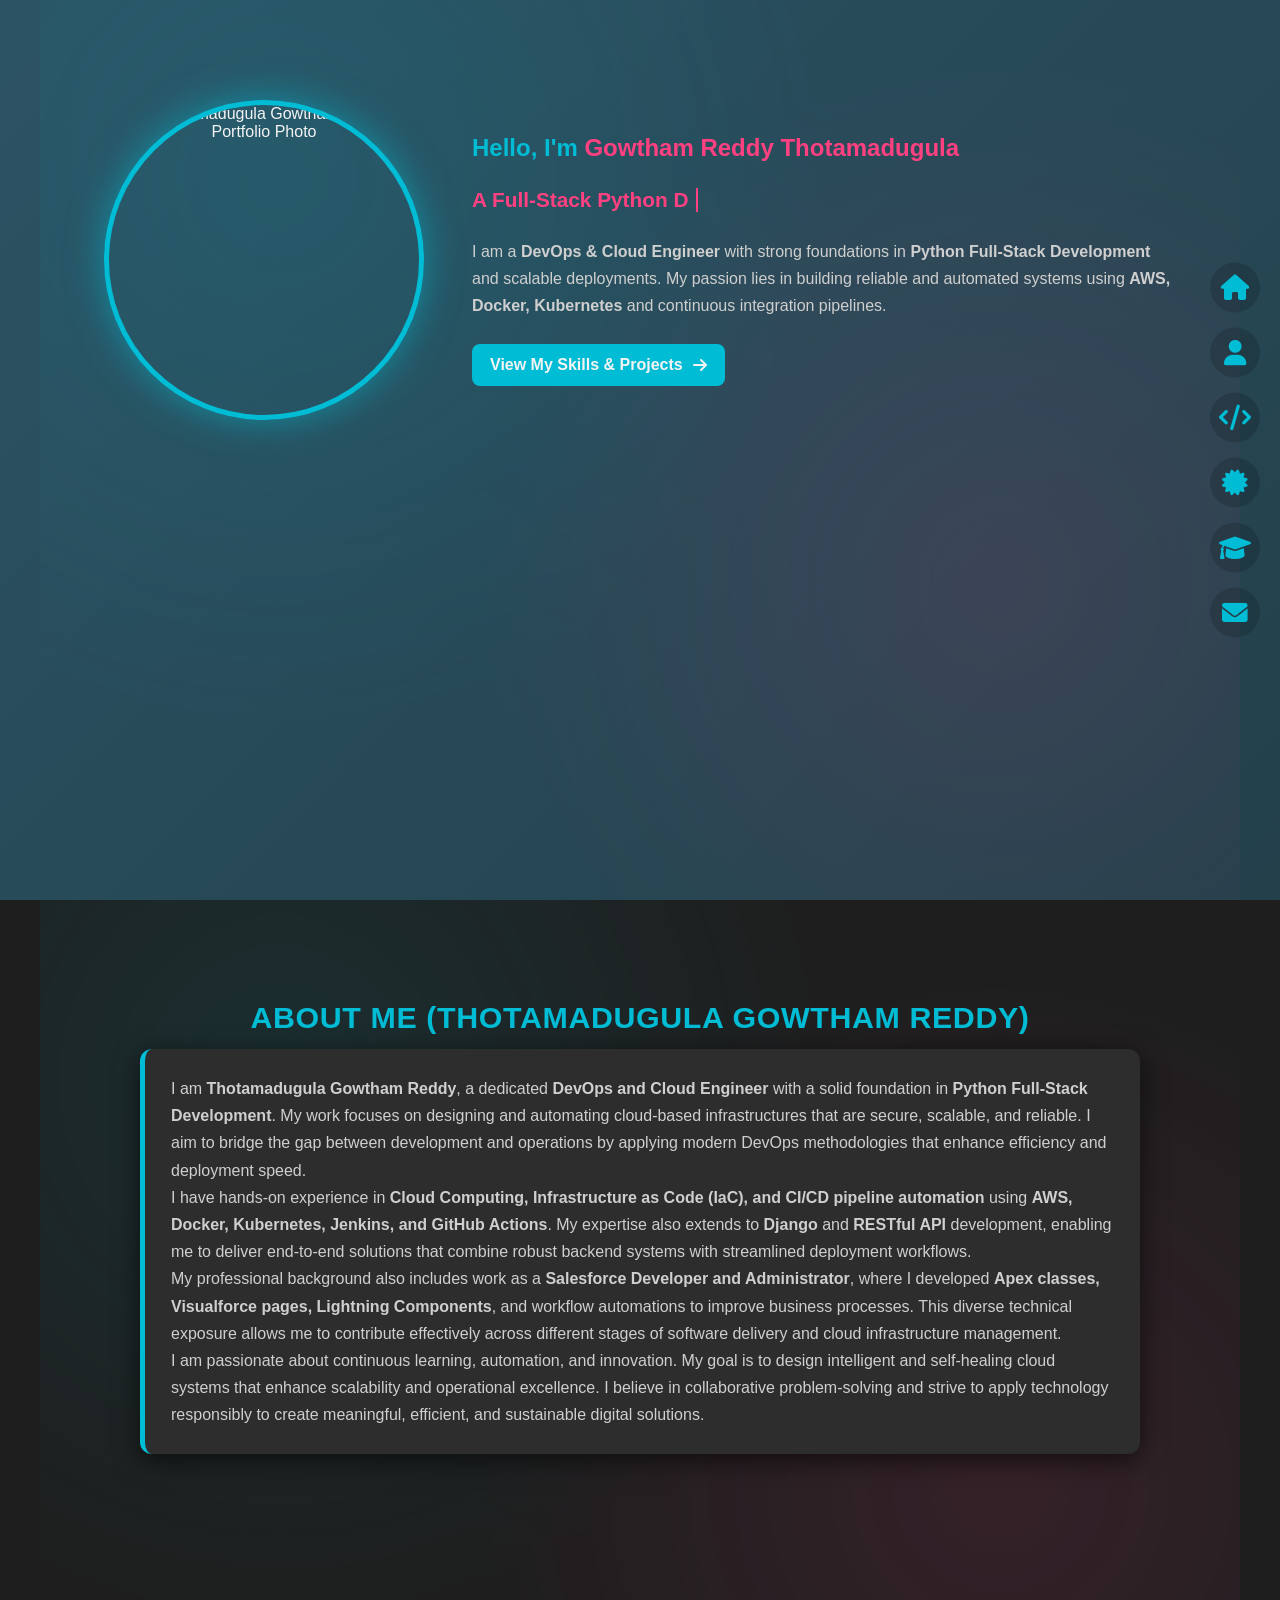
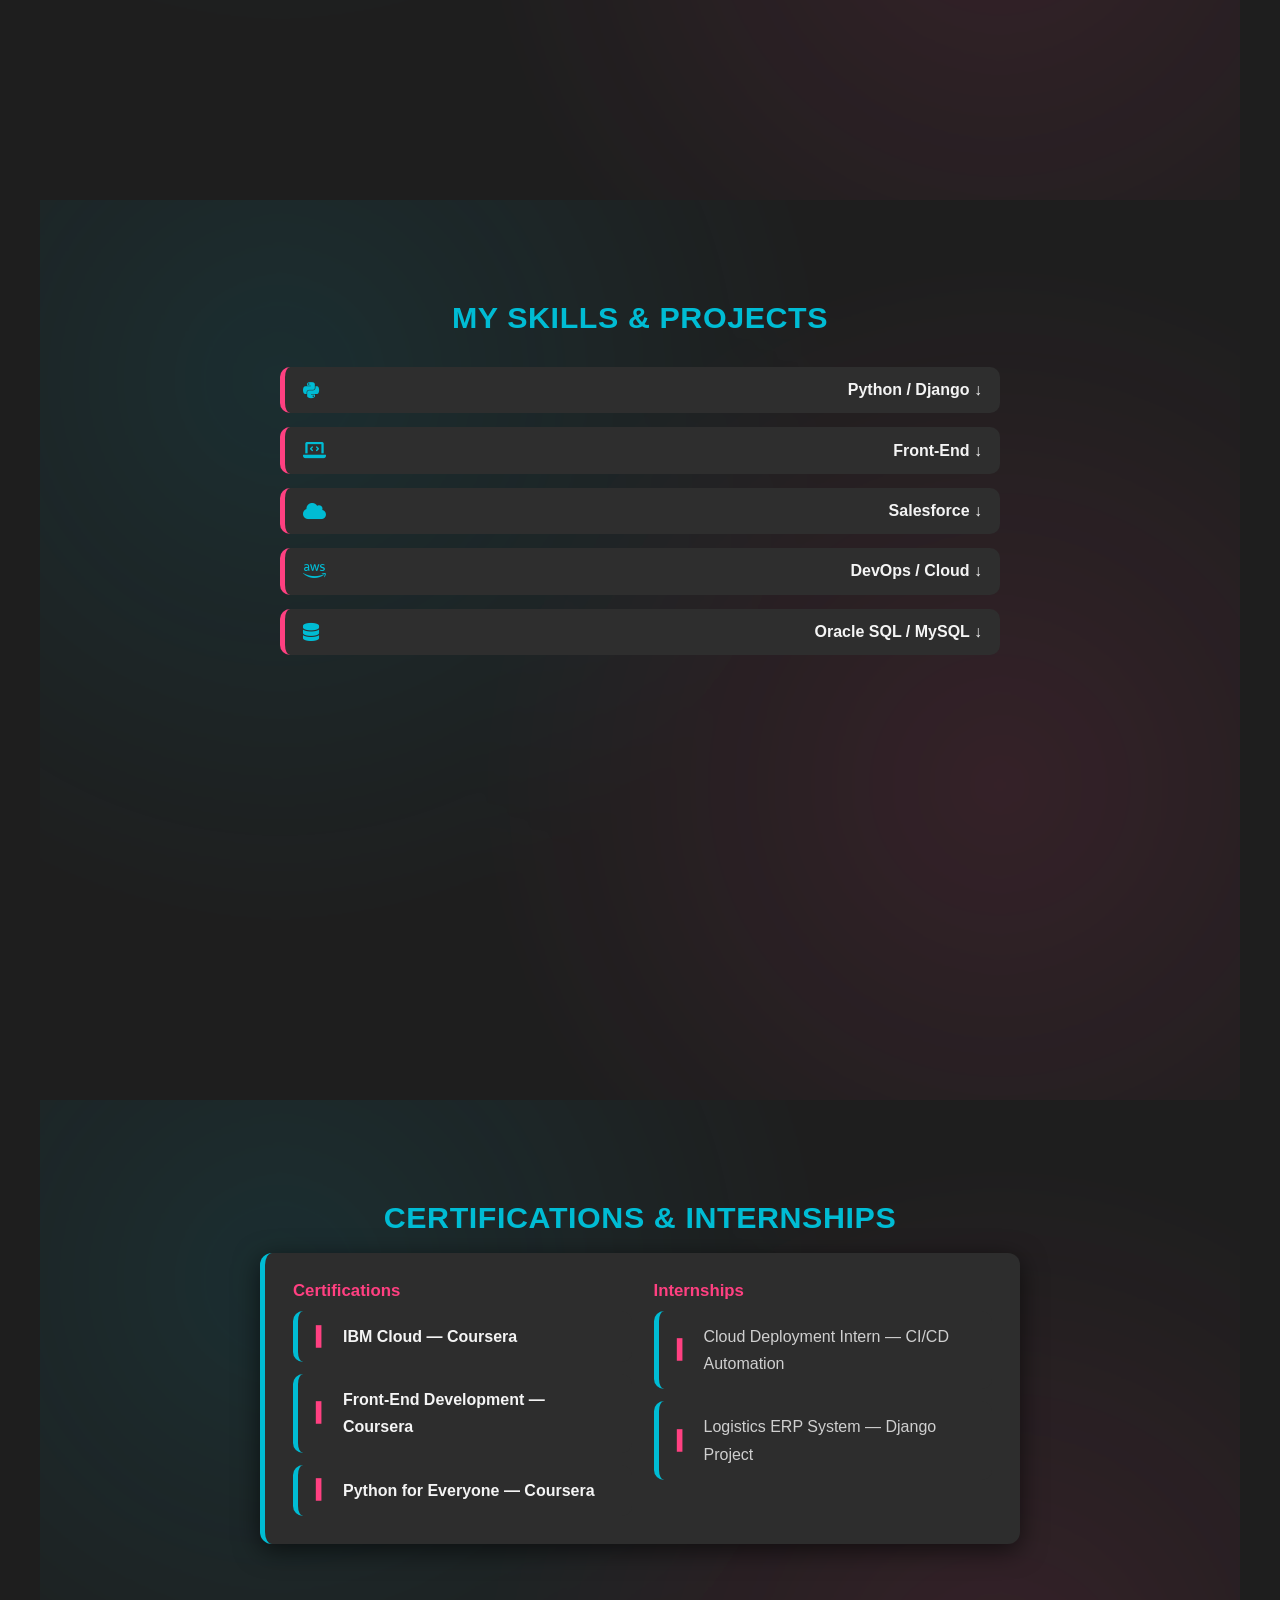
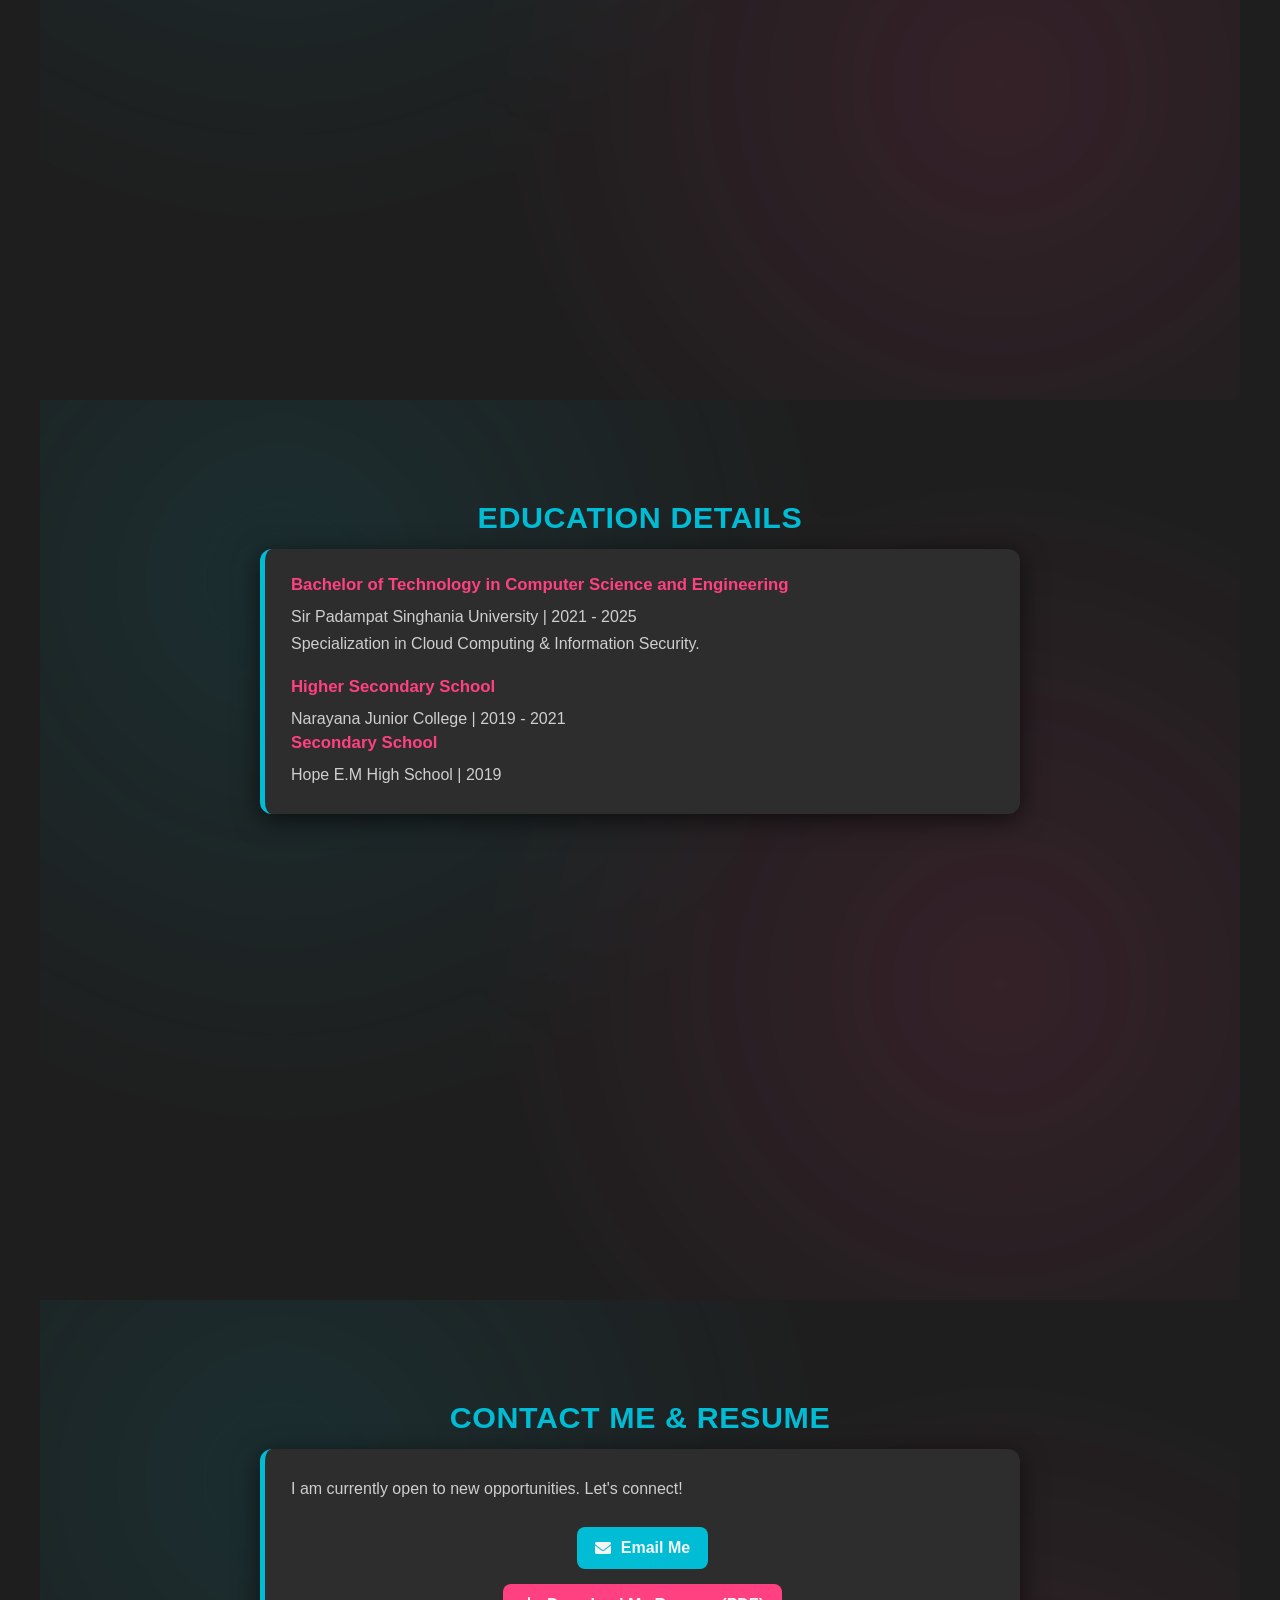
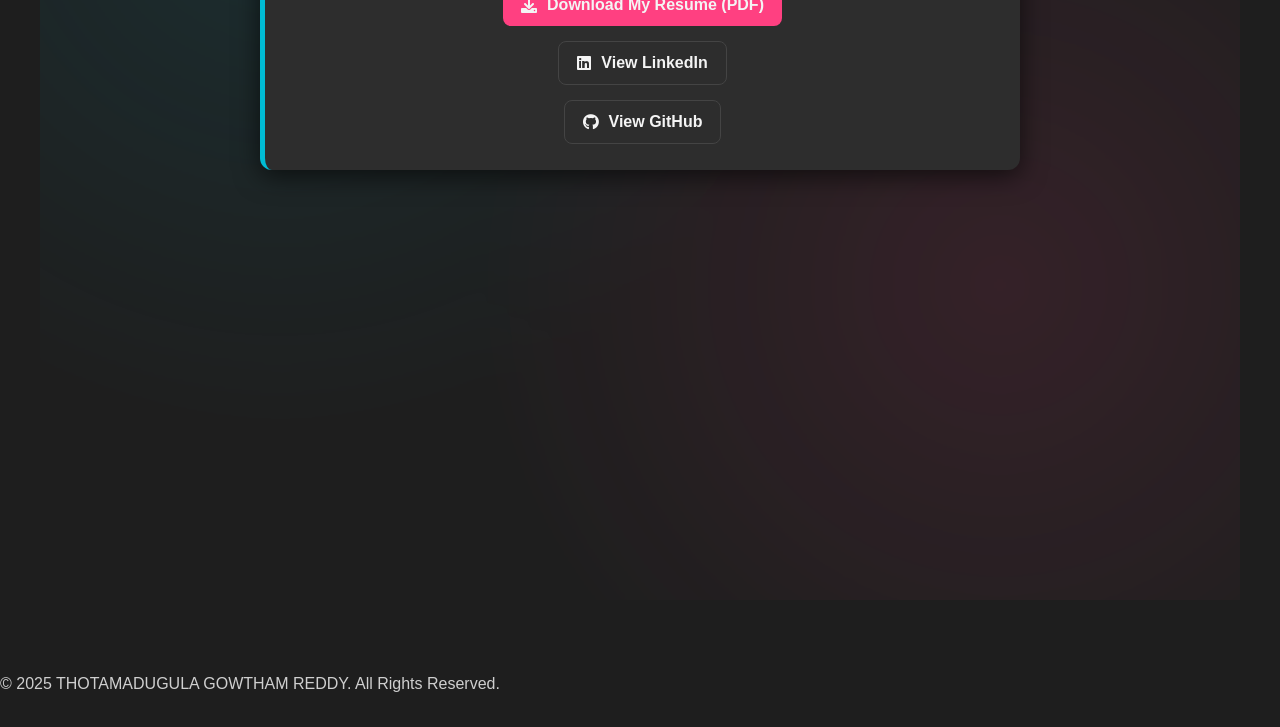
==== index.html @ 2c2bdd0f "Add files via upload" ====
<!DOCTYPE html>
<html lang="en">
<head>
  <meta charset="UTF-8">
  <meta name="viewport" content="width=device-width, initial-scale=1.0">
  <title>Home - Thotamadugula Gowtham Reddy</title>
  <link rel="stylesheet" href="index.css">
  <link rel="stylesheet" href="https://cdnjs.cloudflare.com/ajax/libs/font-awesome/6.0.0/css/all.min.css">
</head>
<body>

  <!-- ===== HEADER NAVIGATION ===== -->
  <header class="header-nav">
    <nav class="navbar">
      <a href="index.html" class="nav-icon" data-name="Home"><i class="fas fa-home"></i></a> 
      <a href="about.html" class="nav-icon" data-name="About"><i class="fas fa-user"></i></a>
      <a href="skills.html" class="nav-icon" data-name="Skills"><i class="fas fa-code"></i></a>
      <a href="internships.html" class="nav-icon" data-name="Certifications & Internships"><i class="fas fa-certificate"></i></a>
      <a href="education.html" class="nav-icon" data-name="Education"><i class="fas fa-graduation-cap"></i></a>
      <a href="contact.html" class="nav-icon" data-name="Contact"><i class="fas fa-envelope"></i></a>
    </nav>
  </header>

  <!-- ===== HOME SECTION ===== -->
  <div class="page-container" id="home">
    <section class="landing-content">
      <div class="photo-container">
        <img src="assests/my_pic.jpg" alt="Thotamadugula Gowtham Reddy Portfolio Photo">
      </div>

      <div class="intro-text">
        <h1>Hello, I'm <span style="color: var(--accent-color);">Gowtham Reddy Thotamadugula</span></h1>
        <div class="dynamic-text-container">
          <span id="typing-text"></span>
        </div>

        <p class="intro-description">
          I am a <strong>DevOps & Cloud Engineer</strong> with strong foundations in <strong>Python Full-Stack Development</strong> and scalable deployments.  
          My passion lies in building reliable and automated systems using <strong>AWS, Docker, Kubernetes</strong> and continuous integration pipelines.
        </p>

        <a href="skills.html" class="download-btn" style="background: var(--primary-color); color: var(--text-light); margin-top: 25px;">
          View My Skills & Projects <i class="fas fa-arrow-right"></i>
        </a>
      </div>
    </section>
  </div>

  <!-- ===== ABOUT SECTION ===== -->
  <div class="page-container" id="about">
    <h2>About Me <span>(Thotamadugula Gowtham Reddy)</span></h2>
    <div class="card-content">
  <p>
    I am <strong>Thotamadugula Gowtham Reddy</strong>, a dedicated <strong>DevOps and Cloud Engineer</strong> 
    with a solid foundation in <strong>Python Full-Stack Development</strong>. My work focuses on designing and 
    automating cloud-based infrastructures that are secure, scalable, and reliable. I aim to bridge the gap between 
    development and operations by applying modern DevOps methodologies that enhance efficiency and deployment speed.
  </p>

  <p>
    I have hands-on experience in <strong>Cloud Computing, Infrastructure as Code (IaC), and CI/CD pipeline automation</strong> 
    using <strong>AWS, Docker, Kubernetes, Jenkins, and GitHub Actions</strong>. My expertise also extends to 
    <strong>Django</strong> and <strong>RESTful API</strong> development, enabling me to deliver end-to-end solutions 
    that combine robust backend systems with streamlined deployment workflows.
  </p>

  <p>
    My professional background also includes work as a <strong>Salesforce Developer and Administrator</strong>, 
    where I developed <strong>Apex classes, Visualforce pages, Lightning Components</strong>, and workflow automations 
    to improve business processes. This diverse technical exposure allows me to contribute effectively across 
    different stages of software delivery and cloud infrastructure management.
  </p>

  <p>
    I am passionate about continuous learning, automation, and innovation. My goal is to design intelligent and 
    self-healing cloud systems that enhance scalability and operational excellence. I believe in collaborative problem-solving 
    and strive to apply technology responsibly to create meaningful, efficient, and sustainable digital solutions.
  </p>
</div>

  </div>

  <!-- ===== SKILLS SECTION ===== -->
  <div class="page-container" id="skills">
    <h2>My Skills &  Projects</h2>
    <div class="skills-wrapper"> 
      <div class="skills-grid">
          <div class="skill-card" data-skill="python"><i class="fab fa-python"></i> Python / Django ↓</div>
            <div class="skill-card" data-skill="front_end"><i class="fas fa-laptop-code"></i> Front-End ↓</div>
            <div class="skill-card" data-skill="salesforce"><i class="fas fa-cloud"></i> Salesforce ↓</div>
            <div class="skill-card" data-skill="cloud"><i class="fab fa-aws"></i> DevOps / Cloud ↓</div>
            <div class="skill-card" data-skill="database"><i class="fas fa-database"></i> Oracle SQL / MySQL ↓</div>

        </div>
      </div>
    </div>
  </div>

  <!-- ===== CERTIFICATIONS & INTERNSHIPS SECTION ===== -->
  <div class="page-container" id="certifications">
    <h2>Certifications & Internships</h2>
    <div class="card-content">
      <div class="two-col">
        <div>
          <h3>Certifications</h3>
          <ul>
            <li><a href="https://www.coursera.org/account/accomplishments/verify/W384PNZ4YCTQ" target="_blank">IBM Cloud — Coursera</a></li>
            <li><a href="https://www.coursera.org/account/accomplishments/verify/EDRPDFWD83GL" target="_blank">Front-End Development — Coursera</a></li>
            <li><a href="https://www.coursera.org/account/accomplishments/verify/GHPGDFP2CJCG" target="_blank">Python for Everyone — Coursera</a></li>
          </ul>
        </div>
        <div>
          <h3>Internships</h3>
          <ul>
            <li>Cloud Deployment Intern — CI/CD Automation</li>
            <li>Logistics ERP System — Django Project</li>
          </ul>
        </div>
      </div>
    </div>
  </div>

  <!-- ===== EDUCATION SECTION ===== -->
  <div class="page-container" id="education">
    <h2>Education Details</h2>
    <div class="card-content" style="text-align: left;">
      <div style="margin-bottom: 20px;">
        <h3 style="color: var(--accent-color);">Bachelor of Technology in Computer Science and Engineering</h3>
        <p>Sir Padampat Singhania University | 2021 - 2025</p>
        <p>Specialization in Cloud Computing & Information Security.</p>
      </div>
      <div>
        <h3 style="color: var(--accent-color);">Higher Secondary School</h3>
        <p>Narayana Junior College | 2019 - 2021</p>
      </div>
      <div>
        <h3 style="color: var(--accent-color);">Secondary School</h3>
        <p>Hope E.M High School | 2019</p>
      </div>
    </div>
  </div>

  <!-- ===== CONTACT SECTION ===== -->
  <div class="page-container" id="contact">
    <h2>Contact Me & Resume</h2>
    <div class="card-content">
      <p>I am currently open to new opportunities. Let's connect!</p>
      <div class="contact-links" style="margin-top: 25px; display: flex; flex-direction: column; gap: 15px; align-items: center;">
        <a href="mailto:thotamadugula.gowtham@gmail.com" class="download-btn" style="background: var(--primary-color);">
          <i class="fas fa-envelope"></i> Email Me
        </a>
        <a href="assests/gowtham.resume.pdf (1).pdf" download="Gowtham_Reddy_Resume" class="download-btn">
          <i class="fas fa-download"></i> Download My Resume (PDF)
        </a>
        <a href="https://linkedin.com/in/gowthamreddyt" target="_blank" class="download-btn" style="background: var(--card-bg); border: 1px solid #444;">
          <i class="fab fa-linkedin"></i> View LinkedIn
        </a>
        <a href="https://github.com/GowthamReddyT" target="_blank" class="download-btn" style="background: var(--card-bg); border: 1px solid #444;">
          <i class="fab fa-github"></i> View GitHub
        </a>
      </div>
    </div>
  </div>

  <footer style="text-align:center; margin:40px 0; color:#aaa;">
    <p>© 2025 THOTAMADUGULA GOWTHAM REDDY. All Rights Reserved.</p>
  </footer>

  <script src="index.js"></script>
</body>
</html>
---- index.css ----
/* ===================== GLOBAL STYLES ===================== */
* { margin: 0; padding: 0; box-sizing: border-box; scroll-behavior: smooth; }
:root{
  --primary-color:#00bcd4;
  --accent-color:#ff4081;
  --background-dark:#1e1e1e;
  --text-light:#f4f4f4;
  --card-bg:#2d2d2d;
  --muted:#cfcfcf;
  --max-width:1200px;
}
html,body { height:100%; background:var(--background-dark); color:var(--text-light); font-family: "Segoe UI", Tahoma, Geneva, Verdana, sans-serif;
scroll-behavior: smooth;
 }

/* remove underlines globally */
a { color: inherit; text-decoration: none !important; }

/* ===================== NAVBAR ===================== */
.header-nav {
  position: fixed; top:50%; right:20px; transform:translateY(-50%); z-index:1200;
}
.navbar { display:flex; flex-direction:column; gap:15px; }
.nav-icon {
  position:relative; width:50px; height:50px; display:flex; align-items:center; justify-content:center;
  border-radius:50%; font-size:1.6rem; color:var(--primary-color);
  background:rgba(0,0,0,0.15); transition:all .25s ease;
}
.nav-icon:hover { color:var(--accent-color); transform:scale(1.12); background:rgba(0,0,0,0.35); }
.nav-icon::after{
  content:attr(data-name); position:absolute; right:65px; top:50%; transform:translateY(-50%) translateX(8px);
  background:var(--accent-color); color:var(--text-light); padding:6px 10px; border-radius:6px; font-size:0.85rem;
  opacity:0; visibility:hidden; transition:all .22s; pointer-events:none; white-space:nowrap;
}
.nav-icon:hover::after { opacity:1; visibility:visible; transform:translateY(-50%) translateX(0); }

/* mobile navbar */
@media (max-width:768px){
  .header-nav{ top:0; left:0; right:0; transform:none; height:70px; background:rgba(20,20,20,0.98); }
  .navbar{ flex-direction:row; width:100%; justify-content:space-around; align-items:center; gap:10px;}
  .nav-icon::after{ display:none; }
}

/* ===================== PAGE CONTAINER & LAYOUT ===================== */
.page-container {
  width:95%; max-width:var(--max-width); margin:0 auto; padding:100px 5% 60px;
  min-height:100vh; display:flex; flex-direction:column; align-items:center; justify-content:flex-start; text-align:center;
  position:relative; overflow:hidden;
  opacity:0; transform:translateY(50px); transition:opacity 0.9s ease-out, transform 0.9s ease-out;
}
.page-container.visible {
  opacity:1; transform:translateY(0);
}

/* background glow */
.page-container::before{
  content:""; position:absolute; top:-25%; left:-25%; width:150%; height:150%;
  background: radial-gradient(circle at 30% 30%, rgba(0,188,212,0.10), transparent 35%),
              radial-gradient(circle at 70% 60%, rgba(255,64,129,0.10), transparent 35%);
  z-index:-1; transform-origin:center; animation:floatBg 12s ease-in-out infinite alternate;
  filter: blur(10px) saturate(1.05);
}
@keyframes floatBg { from{ transform:translate(0,0) scale(1);} to{ transform:translate(20px,-20px) scale(1.03);} }

/* ensure content sits above */
.page-container > * { position:relative; z-index:2; }

.page-container {
  opacity: 1 !important;
  transform: translateY(0) !important;
}

/* card content default */
.card-content{
  width:100%; max-width:760px; background:var(--card-bg); padding:26px; border-radius:12px;
  box-shadow:0 6px 26px rgba(0,0,0,0.6); border-left:5px solid var(--primary-color);
  color:var(--text-light);
}

/* widen About Me only */
#about .card-content {
  max-width: 1000px;
}

/* headings */
h1,h2,h3{ color:var(--primary-color); margin-bottom:14px; }
h2{ font-size:1.9rem; letter-spacing:0.6px; text-transform:uppercase; }
h3{ font-size:1.05rem; color:var(--accent-color); margin-bottom:8px; }

/* paragraph and list base */
p, li { color:var(--muted); line-height:1.7; font-size:1rem; text-align:left; }
ul { padding-left:18px; margin-top:8px; }

/* ===================== HOME (photo left / text right) ===================== */
.landing-content{ display:flex; gap:48px; align-items:center; justify-content:space-between; width:100%; flex-wrap:wrap; margin-bottom:28px;}
.photo-container{ flex:0 0 320px; display:flex; align-items:center; justify-content:center; }
.photo-container img{ width:320px; height:320px; object-fit:cover; border-radius:50%; border:5px solid var(--primary-color); box-shadow:0 0 36px rgba(0,188,212,0.55); }
.intro-text{ flex:1 1; text-align:left; }
.dynamic-text-container{ min-height:48px; margin-bottom:14px; display:flex; align-items:center; }
#typing-text{ color:var(--accent-color); font-weight:600; font-size:1.3rem; border-right:2px solid var(--accent-color); padding-right:8px; }

@media (max-width:920px){
  .landing-content{ gap:26px; }
  .photo-container{ flex-basis:220px; }
  .photo-container img{ width:220px; height:220px; }
}
@media (max-width:620px){
  .landing-content{ flex-direction:column; text-align:center; }
  .intro-text{ text-align:center; }
}

/* ===================== SKILLS ===================== */
.skills-wrapper{ width:100%; max-width:820px; margin-top:18px; }
.skills-grid{ display:flex; flex-direction:column; gap:14px; align-items:center; }
.skill-card{
  display:flex; align-items:center; justify-content:space-between; gap:12px;
  width:100%; max-width:720px; background:#2e2e2e; padding:14px 18px; border-radius:10px;
  border-left:5px solid var(--accent-color); cursor:pointer; font-weight:600;
  transition:transform .18s ease, background .18s ease;
}
.skill-card:hover{ transform:translateY(-3px); background:#3a3a3a; }
.skill-card i{ color:var(--primary-color); margin-right:10px; font-size:1.15rem; }
.skill-card .arrow{ color:var(--text-light); font-size:1.05rem; transition:transform .2s; min-width:20px; text-align:center; }

/* project details block */
.project-details{
  width:100%; max-width:720px; background:#1b1b1b; padding:14px 18px; margin-top:10px; border-radius:8px;
  border-left:5px solid var(--primary-color); color:#ddd;
}

/* ===================== CERTIFICATIONS & INTERNSHIPS ===================== */
#certifications .card-content{ padding:28px; }
#certifications .two-col{
  display:grid; grid-template-columns:1fr 1fr; gap:22px; align-items:start; width:100%; max-width:760px;
}
#certifications .two-col div{ text-align:left; }
#certifications .two-col ul{ list-style:none; padding:0; margin:0; display:flex; flex-direction:column; gap:12px; }
#certifications .two-col ul li{
  background:#2d2d2d; padding:12px 14px; border-radius:10px; border-left:5px solid var(--primary-color);
  display:flex; align-items:center; gap:12px; color:var(--muted); font-weight:500;
}
#certifications .two-col ul li a{ color:var(--text-light); font-weight:600; }
#certifications .two-col ul li::before{ content:"▍"; color:var(--accent-color); font-size:1.2rem; line-height:0; margin-left:4px; }

#certifications h2{ margin-bottom:18px; }
#certifications h3{ margin-bottom:10px; }

@media (max-width:820px){
  #certifications .two-col{ grid-template-columns:1fr; }
  #certifications .card-content{ padding:22px; }
}

/* ===================== EDUCATION + CONTACT ===================== */
#education .card-content, #contact .card-content, #about .card-content{ text-align:left; }
#education h3, #about p, #contact p{ color:var(--muted); }

.download-btn{ display:inline-flex; align-items:center; gap:10px; padding:12px 18px; border-radius:8px; background:var(--accent-color); color:var(--text-light); font-weight:700; }
.download-btn i{ color:var(--text-light); font-size:1rem; }

/* ===================== FOOTER ===================== */
footer{ margin-top:40px; color:#aaa; text-align:center; padding:30px 0; }

/* ===================== BACKGROUND ANIMATION ===================== */
body {
  background: linear-gradient(-45deg, #000, #0f2027, #203a43, #2c5364);
  background-size: 400% 400%;
  animation: pageGradient 15s ease infinite;
}
@keyframes pageGradient {
  0% { background-position: 0% 50%; }
  50% { background-position: 100% 50%; }
  100% { background-position: 0% 50%; }
}
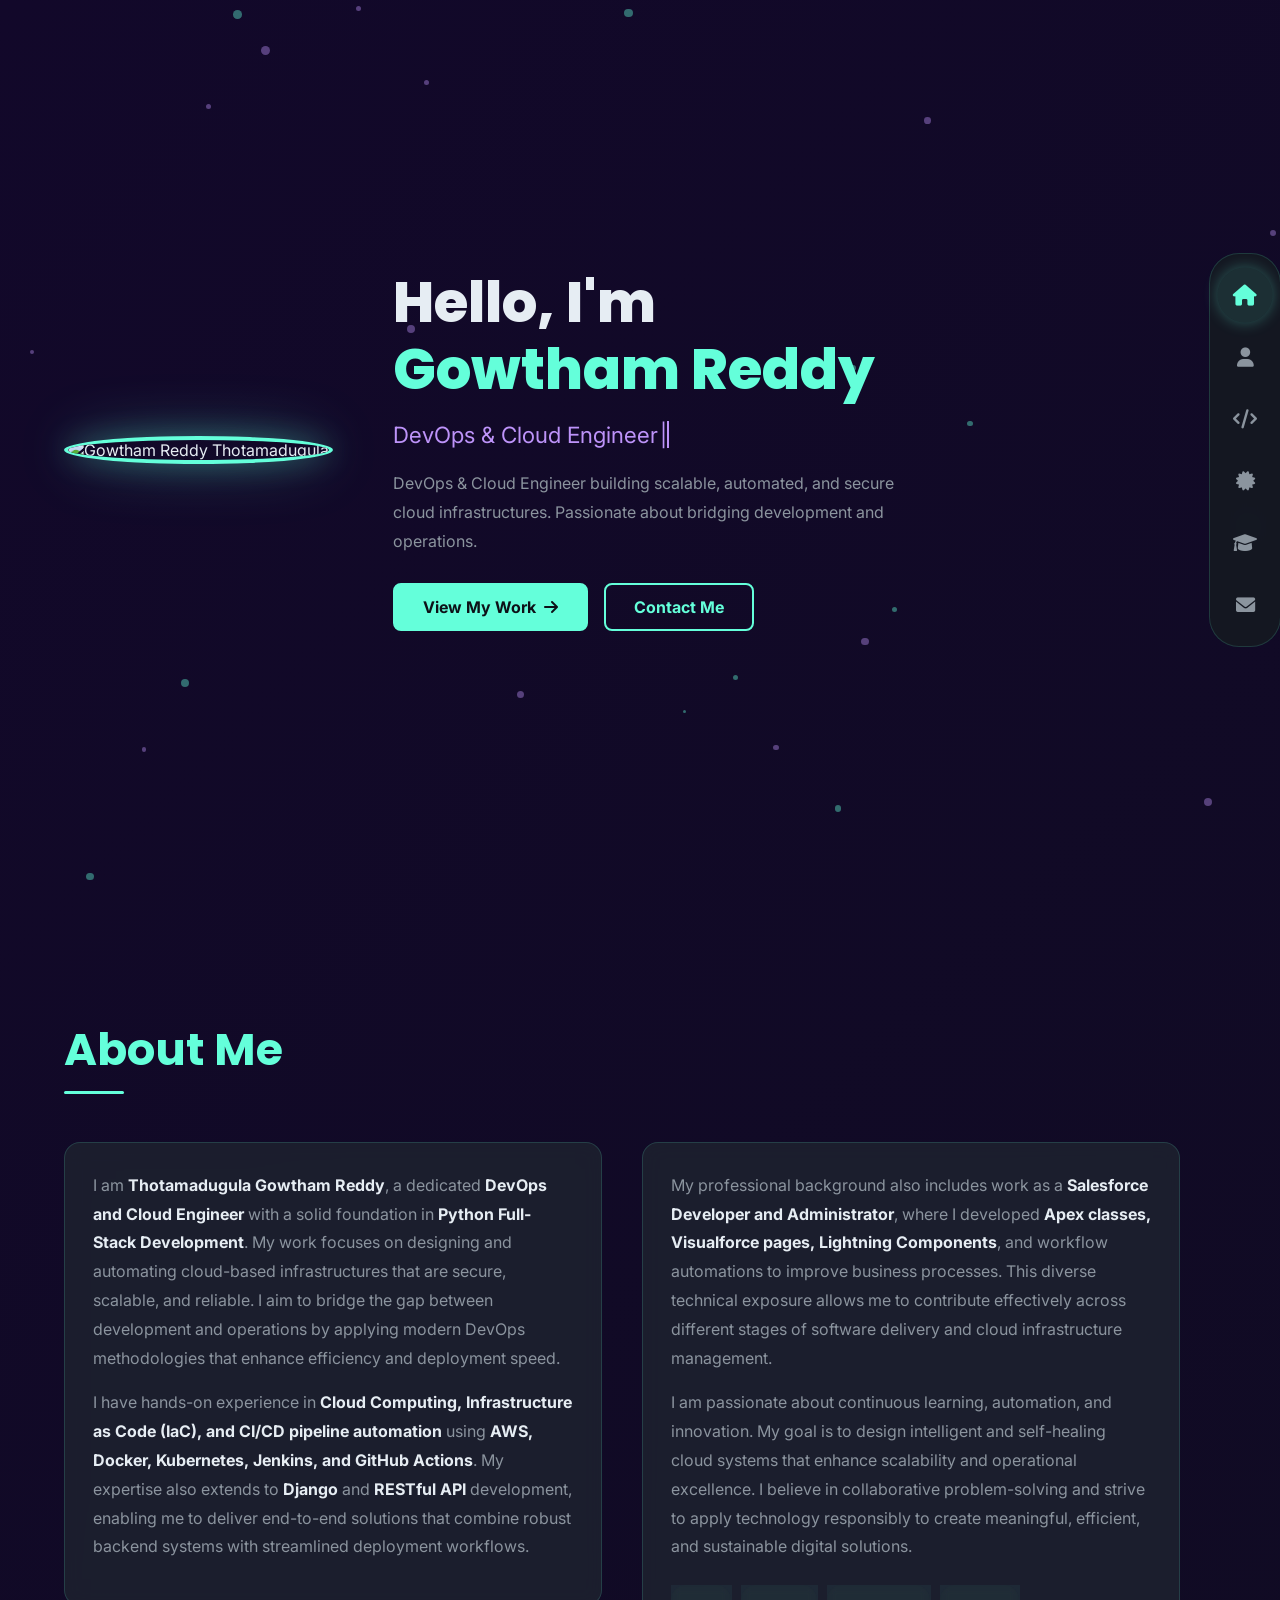
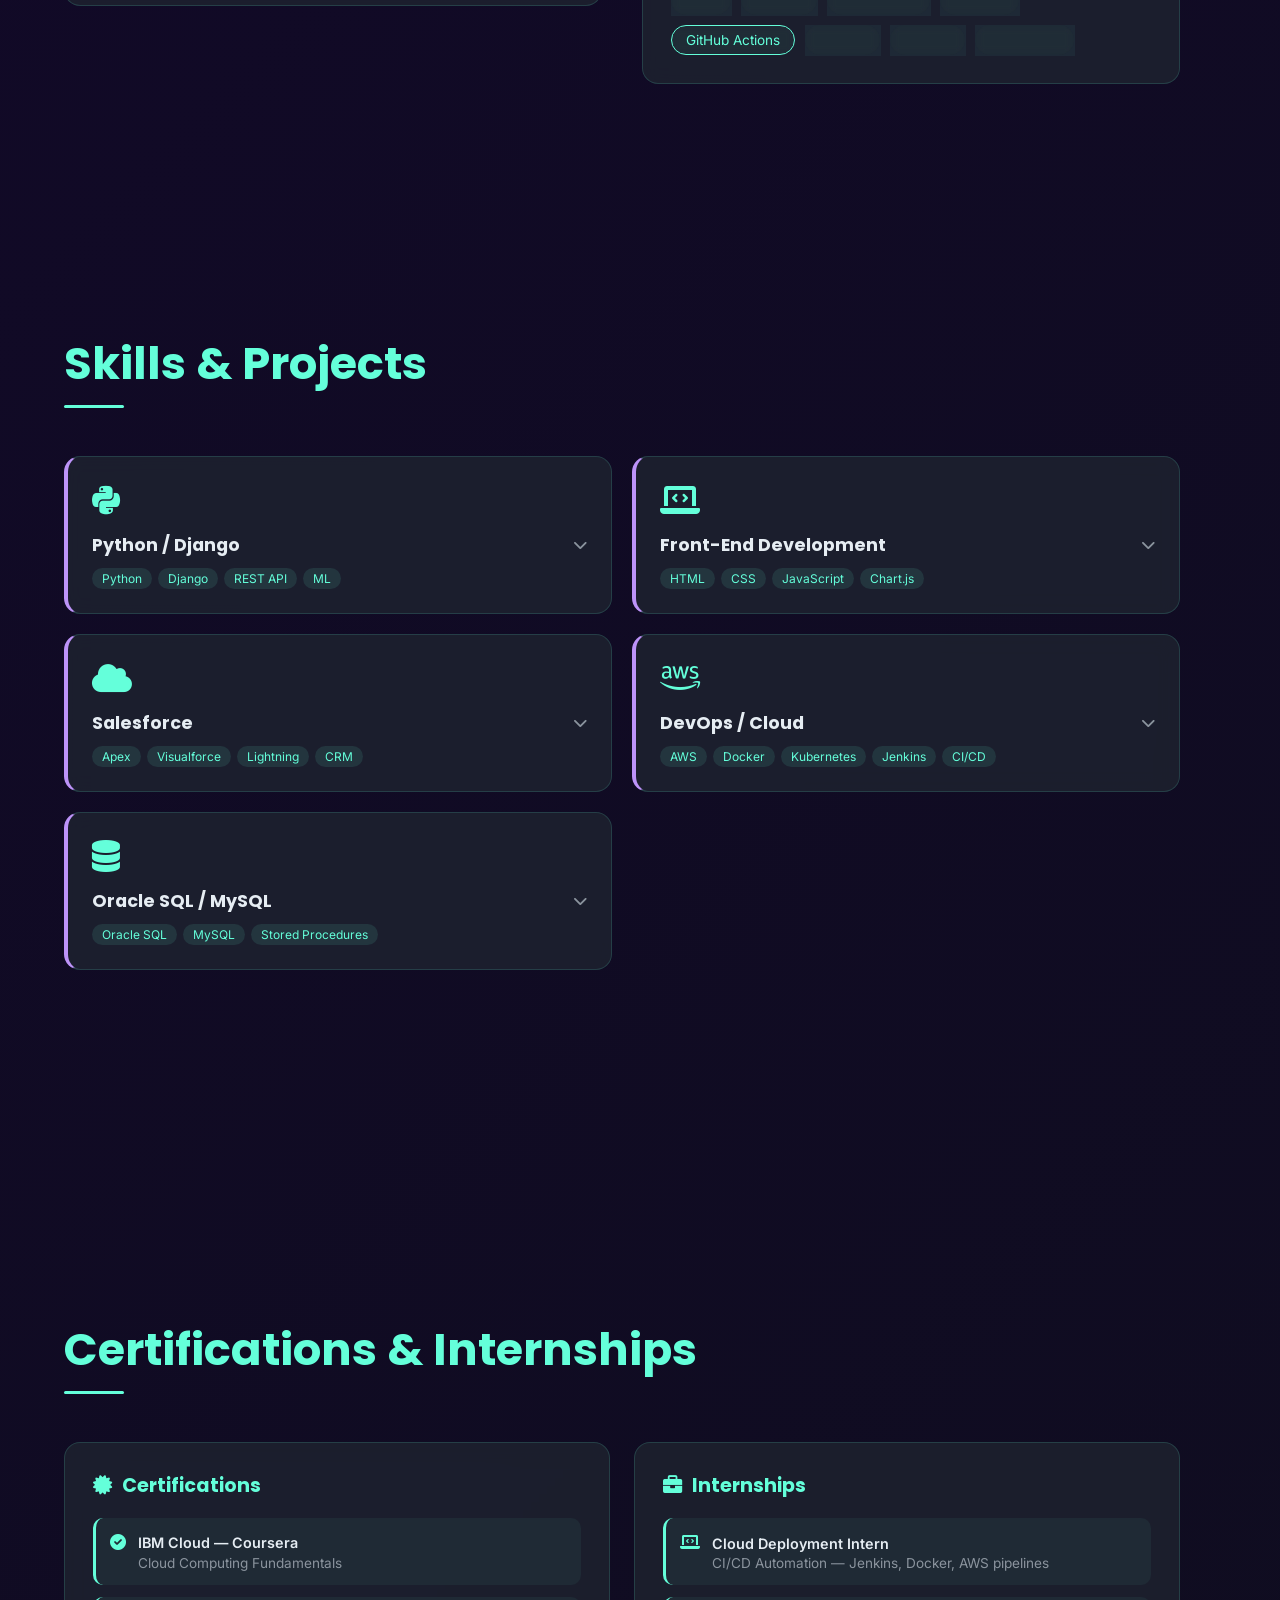
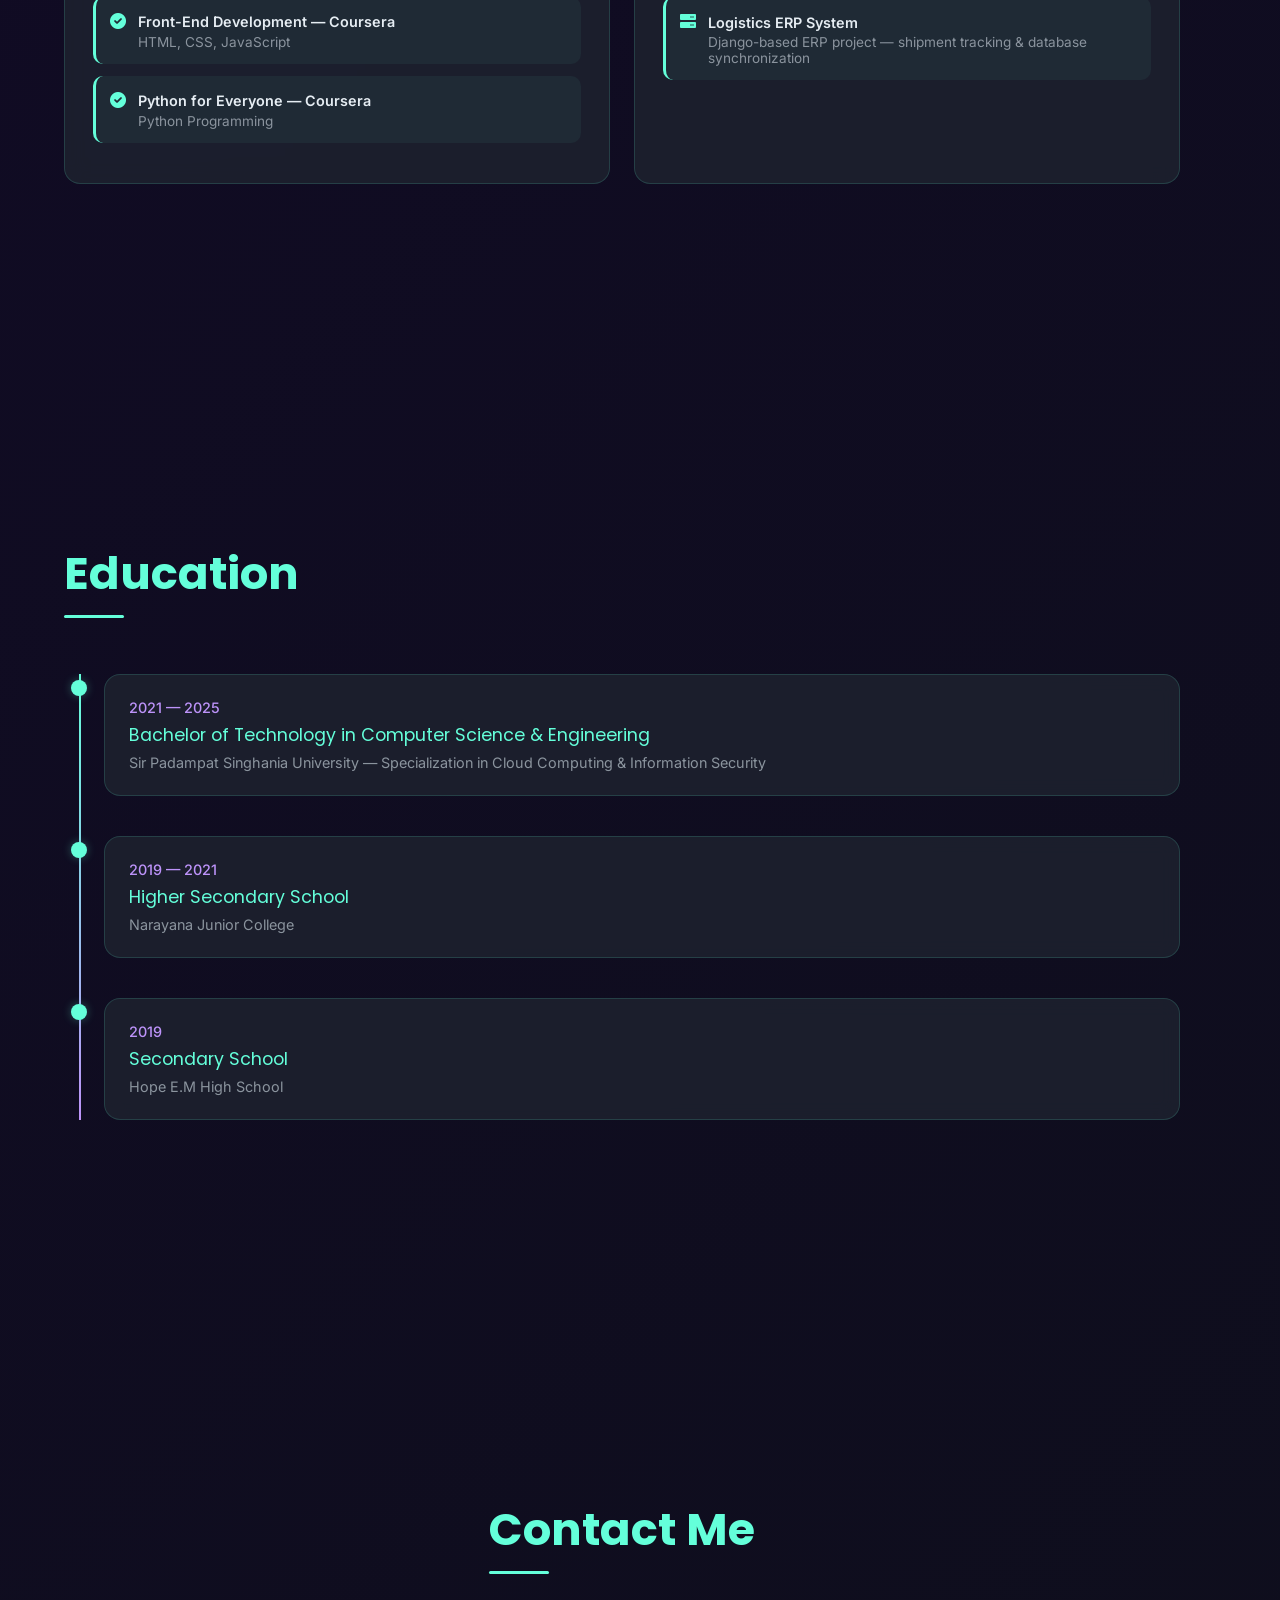
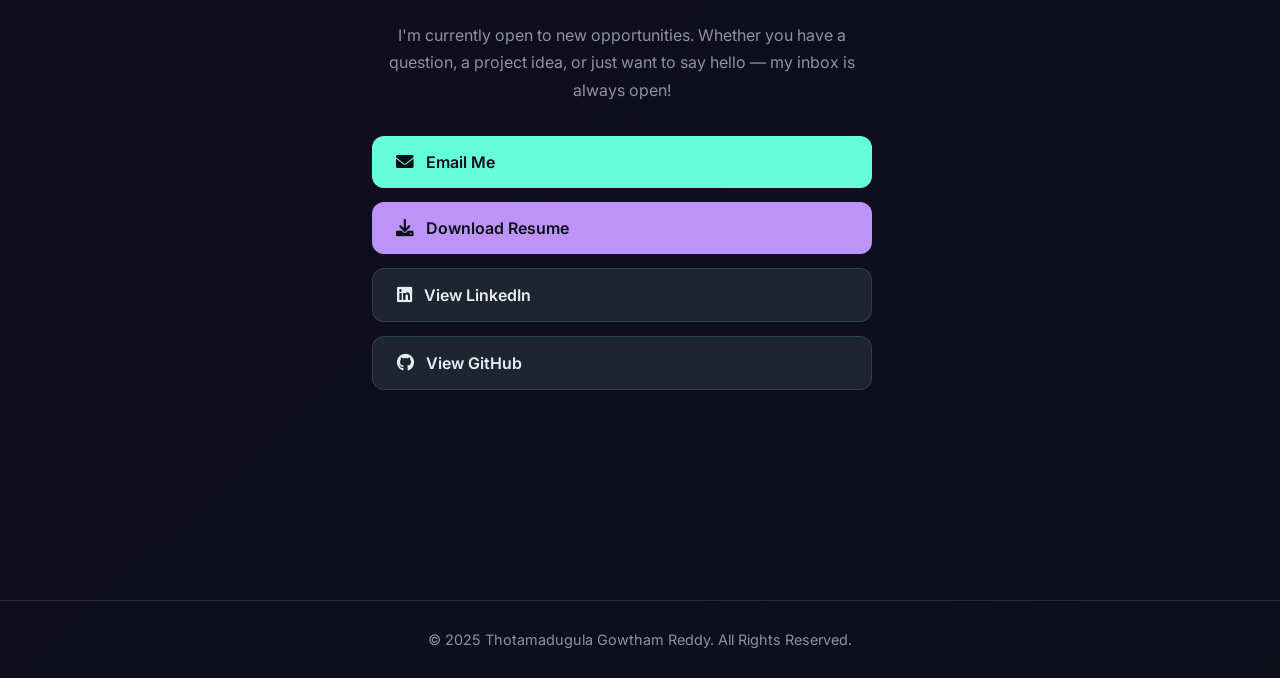
==== commit 4bd9f55b: "Complete portfolio redesign with modern design system Co-authored-by: GowthamReddyT <146721816+Gowth" ====
--- a/index.html
+++ b/index.html
@@ -3,167 +3,250 @@
 <head>
   <meta charset="UTF-8">
   <meta name="viewport" content="width=device-width, initial-scale=1.0">
-  <title>Home - Thotamadugula Gowtham Reddy</title>
+  <title>Gowtham Reddy | DevOps &amp; Cloud Engineer</title>
+  <link href="https://fonts.googleapis.com/css2?family=Inter:wght@300;400;500;600&family=Poppins:wght@600;700;800&display=swap" rel="stylesheet">
+  <link rel="stylesheet" href="https://cdnjs.cloudflare.com/ajax/libs/font-awesome/6.0.0/css/all.min.css">
   <link rel="stylesheet" href="index.css">
-  <link rel="stylesheet" href="https://cdnjs.cloudflare.com/ajax/libs/font-awesome/6.0.0/css/all.min.css">
 </head>
 <body>
 
-  <!-- ===== HEADER NAVIGATION ===== -->
-  <header class="header-nav">
+  <!-- ===== SIDEBAR NAVIGATION ===== -->
+  <header class="sidebar-nav">
     <nav class="navbar">
-      <a href="index.html" class="nav-icon" data-name="Home"><i class="fas fa-home"></i></a> 
-      <a href="about.html" class="nav-icon" data-name="About"><i class="fas fa-user"></i></a>
-      <a href="skills.html" class="nav-icon" data-name="Skills"><i class="fas fa-code"></i></a>
-      <a href="internships.html" class="nav-icon" data-name="Certifications & Internships"><i class="fas fa-certificate"></i></a>
-      <a href="education.html" class="nav-icon" data-name="Education"><i class="fas fa-graduation-cap"></i></a>
-      <a href="contact.html" class="nav-icon" data-name="Contact"><i class="fas fa-envelope"></i></a>
+      <a href="#home" class="nav-icon active" data-name="Home"><i class="fas fa-home"></i></a>
+      <a href="#about" class="nav-icon" data-name="About"><i class="fas fa-user"></i></a>
+      <a href="#skills" class="nav-icon" data-name="Skills"><i class="fas fa-code"></i></a>
+      <a href="#certifications" class="nav-icon" data-name="Certifications"><i class="fas fa-certificate"></i></a>
+      <a href="#education" class="nav-icon" data-name="Education"><i class="fas fa-graduation-cap"></i></a>
+      <a href="#contact" class="nav-icon" data-name="Contact"><i class="fas fa-envelope"></i></a>
     </nav>
   </header>
 
-  <!-- ===== HOME SECTION ===== -->
-  <div class="page-container" id="home">
-    <section class="landing-content">
-      <div class="photo-container">
-        <img src="assests/my_pic.jpg" alt="Thotamadugula Gowtham Reddy Portfolio Photo">
-      </div>
-
-      <div class="intro-text">
-        <h1>Hello, I'm <span style="color: var(--accent-color);">Gowtham Reddy Thotamadugula</span></h1>
-        <div class="dynamic-text-container">
-          <span id="typing-text"></span>
-        </div>
-
-        <p class="intro-description">
-          I am a <strong>DevOps & Cloud Engineer</strong> with strong foundations in <strong>Python Full-Stack Development</strong> and scalable deployments.  
-          My passion lies in building reliable and automated systems using <strong>AWS, Docker, Kubernetes</strong> and continuous integration pipelines.
-        </p>
-
-        <a href="skills.html" class="download-btn" style="background: var(--primary-color); color: var(--text-light); margin-top: 25px;">
-          View My Skills & Projects <i class="fas fa-arrow-right"></i>
-        </a>
-      </div>
-    </section>
-  </div>
-
-  <!-- ===== ABOUT SECTION ===== -->
-  <div class="page-container" id="about">
-    <h2>About Me <span>(Thotamadugula Gowtham Reddy)</span></h2>
-    <div class="card-content">
-  <p>
-    I am <strong>Thotamadugula Gowtham Reddy</strong>, a dedicated <strong>DevOps and Cloud Engineer</strong> 
-    with a solid foundation in <strong>Python Full-Stack Development</strong>. My work focuses on designing and 
-    automating cloud-based infrastructures that are secure, scalable, and reliable. I aim to bridge the gap between 
-    development and operations by applying modern DevOps methodologies that enhance efficiency and deployment speed.
-  </p>
-
-  <p>
-    I have hands-on experience in <strong>Cloud Computing, Infrastructure as Code (IaC), and CI/CD pipeline automation</strong> 
-    using <strong>AWS, Docker, Kubernetes, Jenkins, and GitHub Actions</strong>. My expertise also extends to 
-    <strong>Django</strong> and <strong>RESTful API</strong> development, enabling me to deliver end-to-end solutions 
-    that combine robust backend systems with streamlined deployment workflows.
-  </p>
-
-  <p>
-    My professional background also includes work as a <strong>Salesforce Developer and Administrator</strong>, 
-    where I developed <strong>Apex classes, Visualforce pages, Lightning Components</strong>, and workflow automations 
-    to improve business processes. This diverse technical exposure allows me to contribute effectively across 
-    different stages of software delivery and cloud infrastructure management.
-  </p>
-
-  <p>
-    I am passionate about continuous learning, automation, and innovation. My goal is to design intelligent and 
-    self-healing cloud systems that enhance scalability and operational excellence. I believe in collaborative problem-solving 
-    and strive to apply technology responsibly to create meaningful, efficient, and sustainable digital solutions.
-  </p>
-</div>
-
-  </div>
-
-  <!-- ===== SKILLS SECTION ===== -->
-  <div class="page-container" id="skills">
-    <h2>My Skills &  Projects</h2>
-    <div class="skills-wrapper"> 
-      <div class="skills-grid">
-          <div class="skill-card" data-skill="python"><i class="fab fa-python"></i> Python / Django ↓</div>
-            <div class="skill-card" data-skill="front_end"><i class="fas fa-laptop-code"></i> Front-End ↓</div>
-            <div class="skill-card" data-skill="salesforce"><i class="fas fa-cloud"></i> Salesforce ↓</div>
-            <div class="skill-card" data-skill="cloud"><i class="fab fa-aws"></i> DevOps / Cloud ↓</div>
-            <div class="skill-card" data-skill="database"><i class="fas fa-database"></i> Oracle SQL / MySQL ↓</div>
-
-        </div>
-      </div>
-    </div>
-  </div>
-
-  <!-- ===== CERTIFICATIONS & INTERNSHIPS SECTION ===== -->
-  <div class="page-container" id="certifications">
-    <h2>Certifications & Internships</h2>
-    <div class="card-content">
-      <div class="two-col">
-        <div>
-          <h3>Certifications</h3>
-          <ul>
-            <li><a href="https://www.coursera.org/account/accomplishments/verify/W384PNZ4YCTQ" target="_blank">IBM Cloud — Coursera</a></li>
-            <li><a href="https://www.coursera.org/account/accomplishments/verify/EDRPDFWD83GL" target="_blank">Front-End Development — Coursera</a></li>
-            <li><a href="https://www.coursera.org/account/accomplishments/verify/GHPGDFP2CJCG" target="_blank">Python for Everyone — Coursera</a></li>
-          </ul>
-        </div>
-        <div>
-          <h3>Internships</h3>
-          <ul>
-            <li>Cloud Deployment Intern — CI/CD Automation</li>
-            <li>Logistics ERP System — Django Project</li>
-          </ul>
-        </div>
-      </div>
-    </div>
-  </div>
-
-  <!-- ===== EDUCATION SECTION ===== -->
-  <div class="page-container" id="education">
-    <h2>Education Details</h2>
-    <div class="card-content" style="text-align: left;">
-      <div style="margin-bottom: 20px;">
-        <h3 style="color: var(--accent-color);">Bachelor of Technology in Computer Science and Engineering</h3>
-        <p>Sir Padampat Singhania University | 2021 - 2025</p>
-        <p>Specialization in Cloud Computing & Information Security.</p>
-      </div>
-      <div>
-        <h3 style="color: var(--accent-color);">Higher Secondary School</h3>
-        <p>Narayana Junior College | 2019 - 2021</p>
-      </div>
-      <div>
-        <h3 style="color: var(--accent-color);">Secondary School</h3>
-        <p>Hope E.M High School | 2019</p>
-      </div>
-    </div>
-  </div>
-
-  <!-- ===== CONTACT SECTION ===== -->
-  <div class="page-container" id="contact">
-    <h2>Contact Me & Resume</h2>
-    <div class="card-content">
-      <p>I am currently open to new opportunities. Let's connect!</p>
-      <div class="contact-links" style="margin-top: 25px; display: flex; flex-direction: column; gap: 15px; align-items: center;">
-        <a href="mailto:thotamadugula.gowtham@gmail.com" class="download-btn" style="background: var(--primary-color);">
+  <!-- ===== SECTION 1: HERO ===== -->
+  <section class="section" id="home">
+    <div id="particles-container"></div>
+    <div class="hero-content">
+      <div class="hero-photo">
+        <img src="assests/my_pic.jpg" alt="Gowtham Reddy Thotamadugula">
+      </div>
+      <div class="hero-text">
+        <h1>Hello, I'm<br><span>Gowtham Reddy</span></h1>
+        <div class="typewriter-container">
+          <span id="typewriter-text"></span><span class="cursor">|</span>
+        </div>
+        <p class="hero-tagline">DevOps &amp; Cloud Engineer building scalable, automated, and secure cloud infrastructures. Passionate about bridging development and operations.</p>
+        <div class="hero-btns">
+          <a href="#skills" class="btn-primary">View My Work <i class="fas fa-arrow-right"></i></a>
+          <a href="#contact" class="btn-outline">Contact Me</a>
+        </div>
+      </div>
+    </div>
+  </section>
+
+  <!-- ===== SECTION 2: ABOUT ===== -->
+  <section class="section" id="about">
+    <div class="section-inner">
+      <h2 class="section-title reveal">About Me</h2>
+      <div class="about-grid reveal">
+        <div class="card">
+          <p>I am <strong>Thotamadugula Gowtham Reddy</strong>, a dedicated <strong>DevOps and Cloud Engineer</strong> with a solid foundation in <strong>Python Full-Stack Development</strong>. My work focuses on designing and automating cloud-based infrastructures that are secure, scalable, and reliable. I aim to bridge the gap between development and operations by applying modern DevOps methodologies that enhance efficiency and deployment speed.</p>
+          <p style="margin-top:16px;">I have hands-on experience in <strong>Cloud Computing, Infrastructure as Code (IaC), and CI/CD pipeline automation</strong> using <strong>AWS, Docker, Kubernetes, Jenkins, and GitHub Actions</strong>. My expertise also extends to <strong>Django</strong> and <strong>RESTful API</strong> development, enabling me to deliver end-to-end solutions that combine robust backend systems with streamlined deployment workflows.</p>
+        </div>
+        <div class="card">
+          <p>My professional background also includes work as a <strong>Salesforce Developer and Administrator</strong>, where I developed <strong>Apex classes, Visualforce pages, Lightning Components</strong>, and workflow automations to improve business processes. This diverse technical exposure allows me to contribute effectively across different stages of software delivery and cloud infrastructure management.</p>
+          <p style="margin-top:16px;">I am passionate about continuous learning, automation, and innovation. My goal is to design intelligent and self-healing cloud systems that enhance scalability and operational excellence. I believe in collaborative problem-solving and strive to apply technology responsibly to create meaningful, efficient, and sustainable digital solutions.</p>
+          <div class="tech-badges">
+            <span class="badge">AWS</span>
+            <span class="badge">Docker</span>
+            <span class="badge">Kubernetes</span>
+            <span class="badge">Jenkins</span>
+            <span class="badge">GitHub Actions</span>
+            <span class="badge">Django</span>
+            <span class="badge">Python</span>
+            <span class="badge">Salesforce</span>
+          </div>
+        </div>
+      </div>
+    </div>
+  </section>
+
+  <!-- ===== SECTION 3: SKILLS ===== -->
+  <section class="section" id="skills">
+    <div class="section-inner">
+      <h2 class="section-title reveal">Skills &amp; Projects</h2>
+      <div class="skills-grid reveal">
+
+        <div class="skill-card" data-skill="python">
+          <div class="card-icon"><i class="fab fa-python"></i></div>
+          <h3>Python / Django <i class="fas fa-chevron-down skill-chevron"></i></h3>
+          <div class="skill-tags">
+            <span class="skill-tag">Python</span>
+            <span class="skill-tag">Django</span>
+            <span class="skill-tag">REST API</span>
+            <span class="skill-tag">ML</span>
+          </div>
+          <div class="project-dropdown"></div>
+        </div>
+
+        <div class="skill-card" data-skill="front_end">
+          <div class="card-icon"><i class="fas fa-laptop-code"></i></div>
+          <h3>Front-End Development <i class="fas fa-chevron-down skill-chevron"></i></h3>
+          <div class="skill-tags">
+            <span class="skill-tag">HTML</span>
+            <span class="skill-tag">CSS</span>
+            <span class="skill-tag">JavaScript</span>
+            <span class="skill-tag">Chart.js</span>
+          </div>
+          <div class="project-dropdown"></div>
+        </div>
+
+        <div class="skill-card" data-skill="salesforce">
+          <div class="card-icon"><i class="fas fa-cloud"></i></div>
+          <h3>Salesforce <i class="fas fa-chevron-down skill-chevron"></i></h3>
+          <div class="skill-tags">
+            <span class="skill-tag">Apex</span>
+            <span class="skill-tag">Visualforce</span>
+            <span class="skill-tag">Lightning</span>
+            <span class="skill-tag">CRM</span>
+          </div>
+          <div class="project-dropdown"></div>
+        </div>
+
+        <div class="skill-card" data-skill="cloud">
+          <div class="card-icon"><i class="fab fa-aws"></i></div>
+          <h3>DevOps / Cloud <i class="fas fa-chevron-down skill-chevron"></i></h3>
+          <div class="skill-tags">
+            <span class="skill-tag">AWS</span>
+            <span class="skill-tag">Docker</span>
+            <span class="skill-tag">Kubernetes</span>
+            <span class="skill-tag">Jenkins</span>
+            <span class="skill-tag">CI/CD</span>
+          </div>
+          <div class="project-dropdown"></div>
+        </div>
+
+        <div class="skill-card" data-skill="database">
+          <div class="card-icon"><i class="fas fa-database"></i></div>
+          <h3>Oracle SQL / MySQL <i class="fas fa-chevron-down skill-chevron"></i></h3>
+          <div class="skill-tags">
+            <span class="skill-tag">Oracle SQL</span>
+            <span class="skill-tag">MySQL</span>
+            <span class="skill-tag">Stored Procedures</span>
+          </div>
+          <div class="project-dropdown"></div>
+        </div>
+
+      </div>
+    </div>
+  </section>
+
+  <!-- ===== SECTION 4: CERTIFICATIONS & INTERNSHIPS ===== -->
+  <section class="section" id="certifications">
+    <div class="section-inner">
+      <h2 class="section-title reveal">Certifications &amp; Internships</h2>
+      <div class="cert-grid reveal">
+        <div class="card">
+          <h3 class="cert-card-title"><i class="fas fa-certificate" style="margin-right:10px;"></i>Certifications</h3>
+          <div class="cert-item">
+            <i class="fas fa-check-circle item-icon"></i>
+            <div>
+              <a href="https://www.coursera.org/account/accomplishments/verify/W384PNZ4YCTQ" target="_blank" rel="noopener noreferrer">IBM Cloud — Coursera</a>
+              <span>Cloud Computing Fundamentals</span>
+            </div>
+          </div>
+          <div class="cert-item">
+            <i class="fas fa-check-circle item-icon"></i>
+            <div>
+              <a href="https://www.coursera.org/account/accomplishments/verify/EDRPDFWD83GL" target="_blank" rel="noopener noreferrer">Front-End Development — Coursera</a>
+              <span>HTML, CSS, JavaScript</span>
+            </div>
+          </div>
+          <div class="cert-item">
+            <i class="fas fa-check-circle item-icon"></i>
+            <div>
+              <a href="https://www.coursera.org/account/accomplishments/verify/GHPGDFP2CJCG" target="_blank" rel="noopener noreferrer">Python for Everyone — Coursera</a>
+              <span>Python Programming</span>
+            </div>
+          </div>
+        </div>
+        <div class="card">
+          <h3 class="cert-card-title"><i class="fas fa-briefcase" style="margin-right:10px;"></i>Internships</h3>
+          <div class="intern-item">
+            <i class="fas fa-laptop-code item-icon"></i>
+            <div>
+              <span class="intern-title">Cloud Deployment Intern</span>
+              <span>CI/CD Automation — Jenkins, Docker, AWS pipelines</span>
+            </div>
+          </div>
+          <div class="intern-item">
+            <i class="fas fa-server item-icon"></i>
+            <div>
+              <span class="intern-title">Logistics ERP System</span>
+              <span>Django-based ERP project — shipment tracking &amp; database synchronization</span>
+            </div>
+          </div>
+        </div>
+      </div>
+    </div>
+  </section>
+
+  <!-- ===== SECTION 5: EDUCATION ===== -->
+  <section class="section" id="education">
+    <div class="section-inner">
+      <h2 class="section-title reveal">Education</h2>
+      <div class="timeline reveal">
+        <div class="timeline-item">
+          <div class="timeline-dot"></div>
+          <div class="timeline-card">
+            <div class="timeline-date">2021 — 2025</div>
+            <div class="timeline-title">Bachelor of Technology in Computer Science &amp; Engineering</div>
+            <div class="timeline-sub">Sir Padampat Singhania University — Specialization in Cloud Computing &amp; Information Security</div>
+          </div>
+        </div>
+        <div class="timeline-item">
+          <div class="timeline-dot"></div>
+          <div class="timeline-card">
+            <div class="timeline-date">2019 — 2021</div>
+            <div class="timeline-title">Higher Secondary School</div>
+            <div class="timeline-sub">Narayana Junior College</div>
+          </div>
+        </div>
+        <div class="timeline-item">
+          <div class="timeline-dot"></div>
+          <div class="timeline-card">
+            <div class="timeline-date">2019</div>
+            <div class="timeline-title">Secondary School</div>
+            <div class="timeline-sub">Hope E.M High School</div>
+          </div>
+        </div>
+      </div>
+    </div>
+  </section>
+
+  <!-- ===== SECTION 6: CONTACT ===== -->
+  <section class="section" id="contact">
+    <div class="section-inner" style="text-align:center;">
+      <h2 class="section-title reveal" style="display:inline-block;">Contact Me</h2>
+      <div class="contact-wrapper reveal">
+        <p class="contact-tagline">I'm currently open to new opportunities. Whether you have a question, a project idea, or just want to say hello — my inbox is always open!</p>
+        <a href="mailto:thotamadugula.gowtham@gmail.com" class="contact-btn primary">
           <i class="fas fa-envelope"></i> Email Me
         </a>
-        <a href="assests/gowtham.resume.pdf (1).pdf" download="Gowtham_Reddy_Resume" class="download-btn">
-          <i class="fas fa-download"></i> Download My Resume (PDF)
-        </a>
-        <a href="https://linkedin.com/in/gowthamreddyt" target="_blank" class="download-btn" style="background: var(--card-bg); border: 1px solid #444;">
+        <a href="assests/gowtham.resume.pdf (1).pdf" download="Gowtham_Reddy_Resume" class="contact-btn secondary">
+          <i class="fas fa-download"></i> Download Resume
+        </a>
+        <a href="https://linkedin.com/in/gowthamreddyt" target="_blank" rel="noopener noreferrer" class="contact-btn dark">
           <i class="fab fa-linkedin"></i> View LinkedIn
         </a>
-        <a href="https://github.com/GowthamReddyT" target="_blank" class="download-btn" style="background: var(--card-bg); border: 1px solid #444;">
+        <a href="https://github.com/GowthamReddyT" target="_blank" rel="noopener noreferrer" class="contact-btn dark">
           <i class="fab fa-github"></i> View GitHub
         </a>
       </div>
     </div>
-  </div>
-
-  <footer style="text-align:center; margin:40px 0; color:#aaa;">
-    <p>© 2025 THOTAMADUGULA GOWTHAM REDDY. All Rights Reserved.</p>
+  </section>
+
+  <footer>
+    <p>© 2025 Thotamadugula Gowtham Reddy. All Rights Reserved.</p>
   </footer>
 
   <script src="index.js"></script>
--- a/index.css
+++ b/index.css
@@ -1,173 +1,664 @@
-/* ===================== GLOBAL STYLES ===================== */
-* { margin: 0; padding: 0; box-sizing: border-box; scroll-behavior: smooth; }
-:root{
-  --primary-color:#00bcd4;
-  --accent-color:#ff4081;
-  --background-dark:#1e1e1e;
-  --text-light:#f4f4f4;
-  --card-bg:#2d2d2d;
-  --muted:#cfcfcf;
-  --max-width:1200px;
-}
-html,body { height:100%; background:var(--background-dark); color:var(--text-light); font-family: "Segoe UI", Tahoma, Geneva, Verdana, sans-serif;
-scroll-behavior: smooth;
- }
-
-/* remove underlines globally */
-a { color: inherit; text-decoration: none !important; }
-
-/* ===================== NAVBAR ===================== */
-.header-nav {
-  position: fixed; top:50%; right:20px; transform:translateY(-50%); z-index:1200;
-}
-.navbar { display:flex; flex-direction:column; gap:15px; }
-.nav-icon {
-  position:relative; width:50px; height:50px; display:flex; align-items:center; justify-content:center;
-  border-radius:50%; font-size:1.6rem; color:var(--primary-color);
-  background:rgba(0,0,0,0.15); transition:all .25s ease;
-}
-.nav-icon:hover { color:var(--accent-color); transform:scale(1.12); background:rgba(0,0,0,0.35); }
-.nav-icon::after{
-  content:attr(data-name); position:absolute; right:65px; top:50%; transform:translateY(-50%) translateX(8px);
-  background:var(--accent-color); color:var(--text-light); padding:6px 10px; border-radius:6px; font-size:0.85rem;
-  opacity:0; visibility:hidden; transition:all .22s; pointer-events:none; white-space:nowrap;
-}
-.nav-icon:hover::after { opacity:1; visibility:visible; transform:translateY(-50%) translateX(0); }
-
-/* mobile navbar */
-@media (max-width:768px){
-  .header-nav{ top:0; left:0; right:0; transform:none; height:70px; background:rgba(20,20,20,0.98); }
-  .navbar{ flex-direction:row; width:100%; justify-content:space-around; align-items:center; gap:10px;}
-  .nav-icon::after{ display:none; }
-}
-
-/* ===================== PAGE CONTAINER & LAYOUT ===================== */
-.page-container {
-  width:95%; max-width:var(--max-width); margin:0 auto; padding:100px 5% 60px;
-  min-height:100vh; display:flex; flex-direction:column; align-items:center; justify-content:flex-start; text-align:center;
-  position:relative; overflow:hidden;
-  opacity:0; transform:translateY(50px); transition:opacity 0.9s ease-out, transform 0.9s ease-out;
-}
-.page-container.visible {
-  opacity:1; transform:translateY(0);
-}
-
-/* background glow */
-.page-container::before{
-  content:""; position:absolute; top:-25%; left:-25%; width:150%; height:150%;
-  background: radial-gradient(circle at 30% 30%, rgba(0,188,212,0.10), transparent 35%),
-              radial-gradient(circle at 70% 60%, rgba(255,64,129,0.10), transparent 35%);
-  z-index:-1; transform-origin:center; animation:floatBg 12s ease-in-out infinite alternate;
-  filter: blur(10px) saturate(1.05);
-}
-@keyframes floatBg { from{ transform:translate(0,0) scale(1);} to{ transform:translate(20px,-20px) scale(1.03);} }
-
-/* ensure content sits above */
-.page-container > * { position:relative; z-index:2; }
-
-.page-container {
-  opacity: 1 !important;
-  transform: translateY(0) !important;
-}
-
-/* card content default */
-.card-content{
-  width:100%; max-width:760px; background:var(--card-bg); padding:26px; border-radius:12px;
-  box-shadow:0 6px 26px rgba(0,0,0,0.6); border-left:5px solid var(--primary-color);
-  color:var(--text-light);
-}
-
-/* widen About Me only */
-#about .card-content {
-  max-width: 1000px;
-}
-
-/* headings */
-h1,h2,h3{ color:var(--primary-color); margin-bottom:14px; }
-h2{ font-size:1.9rem; letter-spacing:0.6px; text-transform:uppercase; }
-h3{ font-size:1.05rem; color:var(--accent-color); margin-bottom:8px; }
-
-/* paragraph and list base */
-p, li { color:var(--muted); line-height:1.7; font-size:1rem; text-align:left; }
-ul { padding-left:18px; margin-top:8px; }
-
-/* ===================== HOME (photo left / text right) ===================== */
-.landing-content{ display:flex; gap:48px; align-items:center; justify-content:space-between; width:100%; flex-wrap:wrap; margin-bottom:28px;}
-.photo-container{ flex:0 0 320px; display:flex; align-items:center; justify-content:center; }
-.photo-container img{ width:320px; height:320px; object-fit:cover; border-radius:50%; border:5px solid var(--primary-color); box-shadow:0 0 36px rgba(0,188,212,0.55); }
-.intro-text{ flex:1 1; text-align:left; }
-.dynamic-text-container{ min-height:48px; margin-bottom:14px; display:flex; align-items:center; }
-#typing-text{ color:var(--accent-color); font-weight:600; font-size:1.3rem; border-right:2px solid var(--accent-color); padding-right:8px; }
-
-@media (max-width:920px){
-  .landing-content{ gap:26px; }
-  .photo-container{ flex-basis:220px; }
-  .photo-container img{ width:220px; height:220px; }
-}
-@media (max-width:620px){
-  .landing-content{ flex-direction:column; text-align:center; }
-  .intro-text{ text-align:center; }
-}
-
-/* ===================== SKILLS ===================== */
-.skills-wrapper{ width:100%; max-width:820px; margin-top:18px; }
-.skills-grid{ display:flex; flex-direction:column; gap:14px; align-items:center; }
-.skill-card{
-  display:flex; align-items:center; justify-content:space-between; gap:12px;
-  width:100%; max-width:720px; background:#2e2e2e; padding:14px 18px; border-radius:10px;
-  border-left:5px solid var(--accent-color); cursor:pointer; font-weight:600;
-  transition:transform .18s ease, background .18s ease;
-}
-.skill-card:hover{ transform:translateY(-3px); background:#3a3a3a; }
-.skill-card i{ color:var(--primary-color); margin-right:10px; font-size:1.15rem; }
-.skill-card .arrow{ color:var(--text-light); font-size:1.05rem; transition:transform .2s; min-width:20px; text-align:center; }
-
-/* project details block */
-.project-details{
-  width:100%; max-width:720px; background:#1b1b1b; padding:14px 18px; margin-top:10px; border-radius:8px;
-  border-left:5px solid var(--primary-color); color:#ddd;
-}
-
-/* ===================== CERTIFICATIONS & INTERNSHIPS ===================== */
-#certifications .card-content{ padding:28px; }
-#certifications .two-col{
-  display:grid; grid-template-columns:1fr 1fr; gap:22px; align-items:start; width:100%; max-width:760px;
-}
-#certifications .two-col div{ text-align:left; }
-#certifications .two-col ul{ list-style:none; padding:0; margin:0; display:flex; flex-direction:column; gap:12px; }
-#certifications .two-col ul li{
-  background:#2d2d2d; padding:12px 14px; border-radius:10px; border-left:5px solid var(--primary-color);
-  display:flex; align-items:center; gap:12px; color:var(--muted); font-weight:500;
-}
-#certifications .two-col ul li a{ color:var(--text-light); font-weight:600; }
-#certifications .two-col ul li::before{ content:"▍"; color:var(--accent-color); font-size:1.2rem; line-height:0; margin-left:4px; }
-
-#certifications h2{ margin-bottom:18px; }
-#certifications h3{ margin-bottom:10px; }
-
-@media (max-width:820px){
-  #certifications .two-col{ grid-template-columns:1fr; }
-  #certifications .card-content{ padding:22px; }
-}
-
-/* ===================== EDUCATION + CONTACT ===================== */
-#education .card-content, #contact .card-content, #about .card-content{ text-align:left; }
-#education h3, #about p, #contact p{ color:var(--muted); }
-
-.download-btn{ display:inline-flex; align-items:center; gap:10px; padding:12px 18px; border-radius:8px; background:var(--accent-color); color:var(--text-light); font-weight:700; }
-.download-btn i{ color:var(--text-light); font-size:1rem; }
-
-/* ===================== FOOTER ===================== */
-footer{ margin-top:40px; color:#aaa; text-align:center; padding:30px 0; }
-
-/* ===================== BACKGROUND ANIMATION ===================== */
+/* ===================== CSS VARIABLES ===================== */
+:root {
+  --bg-primary: #0d1117;
+  --bg-secondary: #161b22;
+  --bg-card: #1e2430;
+  --accent-cyan: #64ffda;
+  --accent-purple: #bd93f9;
+  --accent-pink: #ff79c6;
+  --text-primary: #e6edf3;
+  --text-muted: #8b949e;
+  --border-color: rgba(100, 255, 218, 0.15);
+  --glow-cyan: rgba(100, 255, 218, 0.3);
+  --glow-purple: rgba(189, 147, 249, 0.3);
+  --font-heading: 'Poppins', sans-serif;
+  --font-body: 'Inter', sans-serif;
+  --max-width: 1200px;
+  --nav-width: 70px;
+}
+
+/* ===================== GLOBAL RESET & BASE ===================== */
+*, *::before, *::after { margin: 0; padding: 0; box-sizing: border-box; }
+html { scroll-behavior: smooth; }
 body {
-  background: linear-gradient(-45deg, #000, #0f2027, #203a43, #2c5364);
+  font-family: var(--font-body);
+  color: var(--text-primary);
+  overflow-x: hidden;
+  min-height: 100vh;
+  background: linear-gradient(-45deg, #0d1117, #0a1628, #0d1117, #12082a);
   background-size: 400% 400%;
-  animation: pageGradient 15s ease infinite;
-}
-@keyframes pageGradient {
+  animation: gradientShift 15s ease infinite;
+}
+a { text-decoration: none; color: inherit; }
+
+@keyframes gradientShift {
   0% { background-position: 0% 50%; }
   50% { background-position: 100% 50%; }
   100% { background-position: 0% 50%; }
 }
+
+/* ===================== SIDEBAR NAVIGATION ===================== */
+.sidebar-nav {
+  position: fixed;
+  right: 0;
+  top: 50%;
+  transform: translateY(-50%);
+  z-index: 1200;
+  width: var(--nav-width);
+  display: flex;
+  align-items: center;
+  justify-content: center;
+}
+.navbar {
+  display: flex;
+  flex-direction: column;
+  gap: 12px;
+  align-items: center;
+  padding: 16px 10px;
+  background: rgba(22, 27, 34, 0.85);
+  backdrop-filter: blur(12px);
+  -webkit-backdrop-filter: blur(12px);
+  border-radius: 30px;
+  border: 1px solid var(--border-color);
+}
+.nav-icon {
+  position: relative;
+  width: 50px;
+  height: 50px;
+  display: flex;
+  align-items: center;
+  justify-content: center;
+  border-radius: 50%;
+  font-size: 1.2rem;
+  color: var(--text-muted);
+  background: transparent;
+  transition: all 0.3s ease;
+  cursor: pointer;
+}
+.nav-icon:hover,
+.nav-icon.active {
+  color: var(--accent-cyan);
+  background: rgba(100, 255, 218, 0.1);
+  box-shadow: 0 0 14px var(--glow-cyan);
+  transform: scale(1.1);
+}
+/* Tooltip slides in from right */
+.nav-icon::after {
+  content: attr(data-name);
+  position: absolute;
+  right: calc(100% + 14px);
+  top: 50%;
+  transform: translateY(-50%) translateX(10px);
+  background: var(--accent-pink);
+  color: #0d1117;
+  padding: 5px 12px;
+  border-radius: 8px;
+  font-size: 0.8rem;
+  font-weight: 600;
+  opacity: 0;
+  visibility: hidden;
+  transition: all 0.25s ease;
+  pointer-events: none;
+  white-space: nowrap;
+}
+.nav-icon:hover::after {
+  opacity: 1;
+  visibility: visible;
+  transform: translateY(-50%) translateX(0);
+}
+
+/* Mobile nav — fixed bottom */
+@media (max-width: 768px) {
+  .sidebar-nav {
+    top: auto;
+    bottom: 0;
+    right: 0;
+    left: 0;
+    width: 100%;
+    transform: none;
+    height: 65px;
+  }
+  .navbar {
+    flex-direction: row;
+    width: 100%;
+    border-radius: 0;
+    padding: 0 16px;
+    gap: 0;
+    justify-content: space-around;
+    border-top: 1px solid var(--border-color);
+    border-left: none;
+    border-right: none;
+    border-bottom: none;
+  }
+  .nav-icon::after { display: none; }
+  .nav-icon { width: 44px; height: 44px; font-size: 1.1rem; }
+}
+
+/* ===================== SECTIONS ===================== */
+.section {
+  min-height: 100vh;
+  padding: 80px 5% 80px 5%;
+  display: flex;
+  flex-direction: column;
+  align-items: center;
+  justify-content: center;
+  position: relative;
+}
+@media (min-width: 769px) {
+  .section { padding-right: calc(var(--nav-width) + 30px); }
+}
+@media (max-width: 768px) {
+  .section { padding-bottom: 90px; }
+}
+
+.section-inner {
+  width: 100%;
+  max-width: var(--max-width);
+}
+
+.section-title {
+  font-family: var(--font-heading);
+  font-size: 2.8rem;
+  color: var(--accent-cyan);
+  margin-bottom: 1rem;
+  display: inline-block;
+}
+.section-title::after {
+  content: '';
+  display: block;
+  width: 60px;
+  height: 3px;
+  background: var(--accent-cyan);
+  margin-top: 8px;
+  border-radius: 2px;
+}
+
+/* Reveal animation */
+.reveal {
+  opacity: 0;
+  transform: translateY(40px);
+  transition: opacity 0.7s ease, transform 0.7s ease;
+}
+.reveal.visible {
+  opacity: 1;
+  transform: translateY(0);
+}
+
+/* ===================== GLASSMORPHISM CARDS ===================== */
+.card {
+  background: rgba(30, 36, 48, 0.8);
+  backdrop-filter: blur(10px);
+  -webkit-backdrop-filter: blur(10px);
+  border: 1px solid var(--border-color);
+  border-radius: 16px;
+  padding: 28px;
+  transition: transform 0.3s ease, box-shadow 0.3s ease;
+}
+.card:hover {
+  transform: translateY(-4px);
+  box-shadow: 0 8px 32px var(--glow-cyan);
+}
+
+/* ===================== HERO SECTION ===================== */
+#home {
+  min-height: 100vh;
+  overflow: hidden;
+}
+#particles-container {
+  position: absolute;
+  top: 0;
+  left: 0;
+  width: 100%;
+  height: 100%;
+  pointer-events: none;
+  overflow: hidden;
+  z-index: 0;
+}
+.hero-content {
+  position: relative;
+  z-index: 1;
+  display: flex;
+  flex-direction: row;
+  align-items: center;
+  gap: 60px;
+  width: 100%;
+  max-width: var(--max-width);
+}
+.hero-photo {
+  flex-shrink: 0;
+}
+.hero-photo img {
+  width: 240px;
+  height: 240px;
+  border-radius: 50%;
+  object-fit: cover;
+  border: 4px solid var(--accent-cyan);
+  box-shadow: 0 0 30px var(--glow-cyan), 0 0 60px var(--glow-cyan);
+  animation: photoPulse 3s ease-in-out infinite;
+}
+@keyframes photoPulse {
+  0%, 100% { box-shadow: 0 0 20px var(--glow-cyan), 0 0 40px var(--glow-cyan); }
+  50% { box-shadow: 0 0 40px var(--glow-cyan), 0 0 80px rgba(100, 255, 218, 0.5); }
+}
+.hero-text { flex: 1; text-align: left; }
+.hero-text h1 {
+  font-family: var(--font-heading);
+  font-size: 3.5rem;
+  font-weight: 800;
+  line-height: 1.2;
+  margin-bottom: 16px;
+}
+.hero-text h1 span { color: var(--accent-cyan); }
+.typewriter-container {
+  display: flex;
+  align-items: center;
+  min-height: 2rem;
+  margin-bottom: 18px;
+  font-size: 1.4rem;
+  color: var(--accent-purple);
+}
+.cursor {
+  border-right: 2px solid var(--accent-purple);
+  animation: blink 0.8s step-end infinite;
+  margin-left: 2px;
+}
+@keyframes blink {
+  0%, 100% { opacity: 1; }
+  50% { opacity: 0; }
+}
+.hero-tagline {
+  color: var(--text-muted);
+  font-size: 1rem;
+  line-height: 1.8;
+  max-width: 540px;
+  margin-bottom: 28px;
+}
+.hero-btns {
+  display: flex;
+  gap: 16px;
+  flex-wrap: wrap;
+}
+.btn-primary {
+  display: inline-flex;
+  align-items: center;
+  gap: 8px;
+  padding: 12px 28px;
+  background: var(--accent-cyan);
+  color: #0d1117;
+  border-radius: 8px;
+  font-weight: 700;
+  font-size: 1rem;
+  font-family: var(--font-body);
+  transition: all 0.3s ease;
+  border: 2px solid var(--accent-cyan);
+}
+.btn-primary:hover {
+  transform: translateY(-3px);
+  box-shadow: 0 8px 24px var(--glow-cyan);
+}
+.btn-outline {
+  display: inline-flex;
+  align-items: center;
+  gap: 8px;
+  padding: 12px 28px;
+  background: transparent;
+  color: var(--accent-cyan);
+  border-radius: 8px;
+  font-weight: 700;
+  font-size: 1rem;
+  font-family: var(--font-body);
+  border: 2px solid var(--accent-cyan);
+  transition: all 0.3s ease;
+}
+.btn-outline:hover {
+  background: var(--accent-cyan);
+  color: #0d1117;
+  transform: translateY(-3px);
+  box-shadow: 0 8px 24px var(--glow-cyan);
+}
+
+@keyframes floatParticle {
+  0% { transform: translateY(0px) translateX(0px); opacity: 0.4; }
+  100% { transform: translateY(-30px) translateX(15px); opacity: 0.8; }
+}
+
+@media (max-width: 768px) {
+  .hero-content { flex-direction: column; gap: 30px; text-align: center; }
+  .hero-text { text-align: center; }
+  .hero-text h1 { font-size: 2.2rem; }
+  .typewriter-container { justify-content: center; font-size: 1.1rem; }
+  .hero-btns { justify-content: center; }
+  .hero-photo img { width: 180px; height: 180px; }
+  .hero-tagline { margin: 0 auto 28px; }
+}
+@media (max-width: 1024px) and (min-width: 769px) {
+  .hero-text h1 { font-size: 2.8rem; }
+}
+
+/* ===================== ABOUT SECTION ===================== */
+.about-grid {
+  display: grid;
+  grid-template-columns: 1fr 1fr;
+  gap: 40px;
+  align-items: start;
+  margin-top: 32px;
+}
+.about-grid p {
+  line-height: 1.8;
+  color: var(--text-muted);
+  margin-bottom: 16px;
+}
+.about-grid p strong { color: var(--text-primary); }
+.tech-badges {
+  display: flex;
+  flex-wrap: wrap;
+  gap: 10px;
+  margin-top: 24px;
+}
+.badge {
+  display: inline-flex;
+  align-items: center;
+  padding: 6px 14px;
+  border-radius: 20px;
+  border: 1px solid var(--accent-cyan);
+  color: var(--accent-cyan);
+  font-size: 0.85rem;
+  backdrop-filter: blur(4px);
+  background: rgba(100, 255, 218, 0.05);
+  transition: all 0.2s ease;
+  cursor: default;
+}
+.badge:hover {
+  background: var(--accent-cyan);
+  color: #0d1117;
+}
+@media (max-width: 768px) {
+  .about-grid { grid-template-columns: 1fr; }
+}
+
+/* ===================== SKILLS SECTION ===================== */
+.skills-grid {
+  display: grid;
+  grid-template-columns: repeat(2, 1fr);
+  gap: 20px;
+  margin-top: 32px;
+}
+.skill-card {
+  background: rgba(30, 36, 48, 0.8);
+  backdrop-filter: blur(10px);
+  -webkit-backdrop-filter: blur(10px);
+  border: 1px solid var(--border-color);
+  border-left: 4px solid var(--accent-purple);
+  border-radius: 16px;
+  padding: 24px;
+  cursor: pointer;
+  transition: transform 0.3s ease, box-shadow 0.3s ease;
+}
+.skill-card:hover {
+  transform: translateY(-4px);
+  box-shadow: 0 8px 32px var(--glow-purple);
+}
+.skill-card .card-icon {
+  font-size: 2rem;
+  color: var(--accent-cyan);
+  margin-bottom: 12px;
+}
+.skill-card h3 {
+  font-family: var(--font-heading);
+  color: var(--text-primary);
+  font-size: 1.1rem;
+  margin-bottom: 10px;
+  display: flex;
+  align-items: center;
+  justify-content: space-between;
+}
+.skill-tags {
+  display: flex;
+  flex-wrap: wrap;
+  gap: 6px;
+  margin-top: 10px;
+}
+.skill-tag {
+  background: rgba(100, 255, 218, 0.1);
+  color: var(--accent-cyan);
+  font-size: 0.75rem;
+  padding: 3px 10px;
+  border-radius: 12px;
+}
+.skill-chevron {
+  color: var(--text-muted);
+  font-size: 0.9rem;
+  transition: transform 0.3s ease;
+}
+.skill-card.active .skill-chevron {
+  transform: rotate(180deg);
+}
+.project-dropdown {
+  max-height: 0;
+  overflow: hidden;
+  transition: max-height 0.4s ease;
+}
+.project-item {
+  padding: 16px 0;
+  border-top: 1px solid var(--border-color);
+  margin-top: 12px;
+}
+.project-item h4 {
+  color: var(--accent-cyan);
+  font-size: 0.95rem;
+  margin-bottom: 6px;
+}
+.project-item p {
+  color: var(--text-muted);
+  font-size: 0.875rem;
+  line-height: 1.7;
+  margin-bottom: 8px;
+}
+.project-link {
+  color: var(--accent-purple);
+  font-size: 0.85rem;
+  font-weight: 600;
+  transition: all 0.2s;
+}
+.project-link:hover { text-decoration: underline; }
+@media (max-width: 768px) {
+  .skills-grid { grid-template-columns: 1fr; }
+}
+
+/* ===================== CERTIFICATIONS SECTION ===================== */
+.cert-grid {
+  display: grid;
+  grid-template-columns: 1fr 1fr;
+  gap: 24px;
+  margin-top: 32px;
+}
+.cert-card-title {
+  font-family: var(--font-heading);
+  color: var(--accent-cyan);
+  font-size: 1.2rem;
+  margin-bottom: 18px;
+}
+.cert-item, .intern-item {
+  display: flex;
+  gap: 12px;
+  align-items: flex-start;
+  padding: 14px;
+  border-radius: 10px;
+  background: rgba(100, 255, 218, 0.05);
+  border-left: 3px solid var(--accent-cyan);
+  margin-bottom: 12px;
+}
+.cert-item .item-icon, .intern-item .item-icon {
+  color: var(--accent-cyan);
+  font-size: 1rem;
+  margin-top: 2px;
+  flex-shrink: 0;
+}
+.cert-item a {
+  color: var(--text-primary);
+  font-weight: 600;
+  font-size: 0.9rem;
+}
+.cert-item a:hover { color: var(--accent-cyan); }
+.cert-item span, .intern-item span {
+  color: var(--text-muted);
+  font-size: 0.85rem;
+  display: block;
+  margin-top: 3px;
+}
+.intern-item .intern-title {
+  color: var(--text-primary);
+  font-weight: 600;
+  font-size: 0.9rem;
+}
+@media (max-width: 768px) {
+  .cert-grid { grid-template-columns: 1fr; }
+}
+
+/* ===================== EDUCATION TIMELINE ===================== */
+.timeline {
+  position: relative;
+  padding-left: 40px;
+  margin-top: 40px;
+}
+.timeline::before {
+  content: '';
+  position: absolute;
+  left: 15px;
+  top: 0;
+  bottom: 0;
+  width: 2px;
+  background: linear-gradient(to bottom, var(--accent-cyan), var(--accent-purple));
+}
+.timeline-item {
+  position: relative;
+  margin-bottom: 40px;
+}
+.timeline-dot {
+  position: absolute;
+  left: -33px;
+  top: 6px;
+  width: 16px;
+  height: 16px;
+  border-radius: 50%;
+  background: var(--accent-cyan);
+  box-shadow: 0 0 10px var(--glow-cyan);
+}
+.timeline-card {
+  background: rgba(30, 36, 48, 0.8);
+  backdrop-filter: blur(10px);
+  -webkit-backdrop-filter: blur(10px);
+  border: 1px solid var(--border-color);
+  border-radius: 16px;
+  padding: 24px;
+  transition: transform 0.3s ease, box-shadow 0.3s ease;
+}
+.timeline-card:hover {
+  transform: translateY(-3px);
+  box-shadow: 0 8px 28px var(--glow-cyan);
+}
+.timeline-date {
+  color: var(--accent-purple);
+  font-size: 0.9rem;
+  margin-bottom: 6px;
+  font-weight: 500;
+}
+.timeline-title {
+  font-family: var(--font-heading);
+  color: var(--accent-cyan);
+  font-size: 1.1rem;
+  margin-bottom: 6px;
+}
+.timeline-sub {
+  color: var(--text-muted);
+  font-size: 0.9rem;
+}
+
+/* ===================== CONTACT SECTION ===================== */
+.contact-wrapper {
+  max-width: 500px;
+  margin: 0 auto;
+  width: 100%;
+  margin-top: 32px;
+}
+.contact-tagline {
+  color: var(--text-muted);
+  margin-bottom: 32px;
+  font-size: 1rem;
+  line-height: 1.7;
+  text-align: center;
+}
+.contact-btn {
+  width: 100%;
+  display: flex;
+  align-items: center;
+  gap: 12px;
+  padding: 16px 24px;
+  border-radius: 12px;
+  font-weight: 600;
+  font-size: 1rem;
+  cursor: pointer;
+  transition: all 0.3s ease;
+  margin-bottom: 14px;
+  border: none;
+  text-decoration: none;
+  font-family: var(--font-body);
+}
+.contact-btn.primary {
+  background: var(--accent-cyan);
+  color: #0d1117;
+}
+.contact-btn.primary:hover {
+  box-shadow: 0 0 20px var(--glow-cyan);
+  transform: translateY(-2px);
+}
+.contact-btn.secondary {
+  background: var(--accent-purple);
+  color: #0d1117;
+}
+.contact-btn.secondary:hover {
+  box-shadow: 0 0 20px var(--glow-purple);
+  transform: translateY(-2px);
+}
+.contact-btn.dark {
+  background: var(--bg-card);
+  color: var(--text-primary);
+  border: 1px solid var(--border-color);
+}
+.contact-btn.dark:hover {
+  border-color: var(--accent-cyan);
+  transform: translateY(-2px);
+}
+.contact-btn i { font-size: 1.1rem; }
+
+/* ===================== FOOTER ===================== */
+footer {
+  text-align: center;
+  padding: 30px;
+  color: var(--text-muted);
+  border-top: 1px solid var(--border-color);
+  font-size: 0.9rem;
+}
+@media (max-width: 768px) {
+  footer { padding-bottom: 80px; }
+}
+
+/* ===================== STANDALONE PAGE WRAPPER ===================== */
+.standalone-section {
+  min-height: 100vh;
+  padding: 80px 5% 60px 5%;
+  display: flex;
+  flex-direction: column;
+  align-items: center;
+  justify-content: flex-start;
+}
+@media (min-width: 769px) {
+  .standalone-section { padding-right: calc(var(--nav-width) + 30px); }
+}
+@media (max-width: 768px) {
+  .standalone-section { padding-bottom: 90px; }
+  .section-title { font-size: 2rem; }
+}
+@media (max-width: 1024px) and (min-width: 769px) {
+  .section-title { font-size: 2.2rem; }
+}
